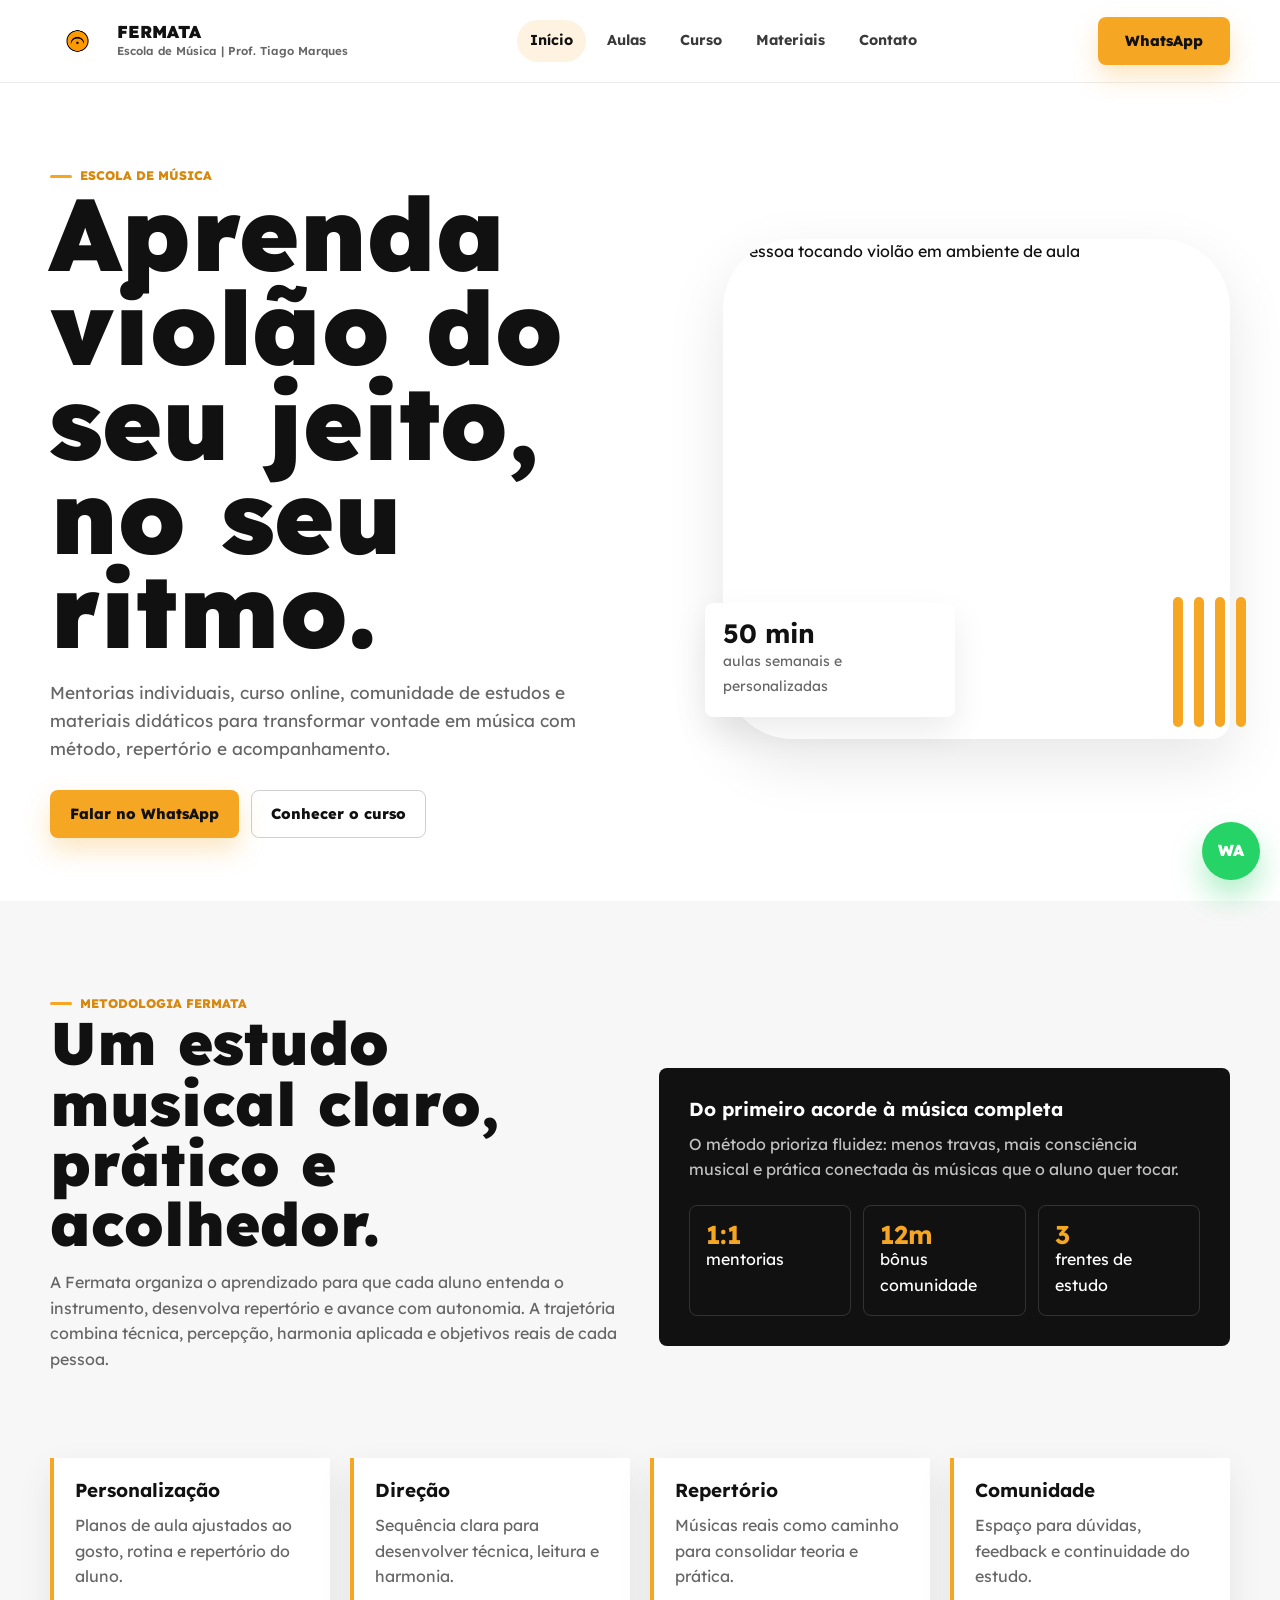
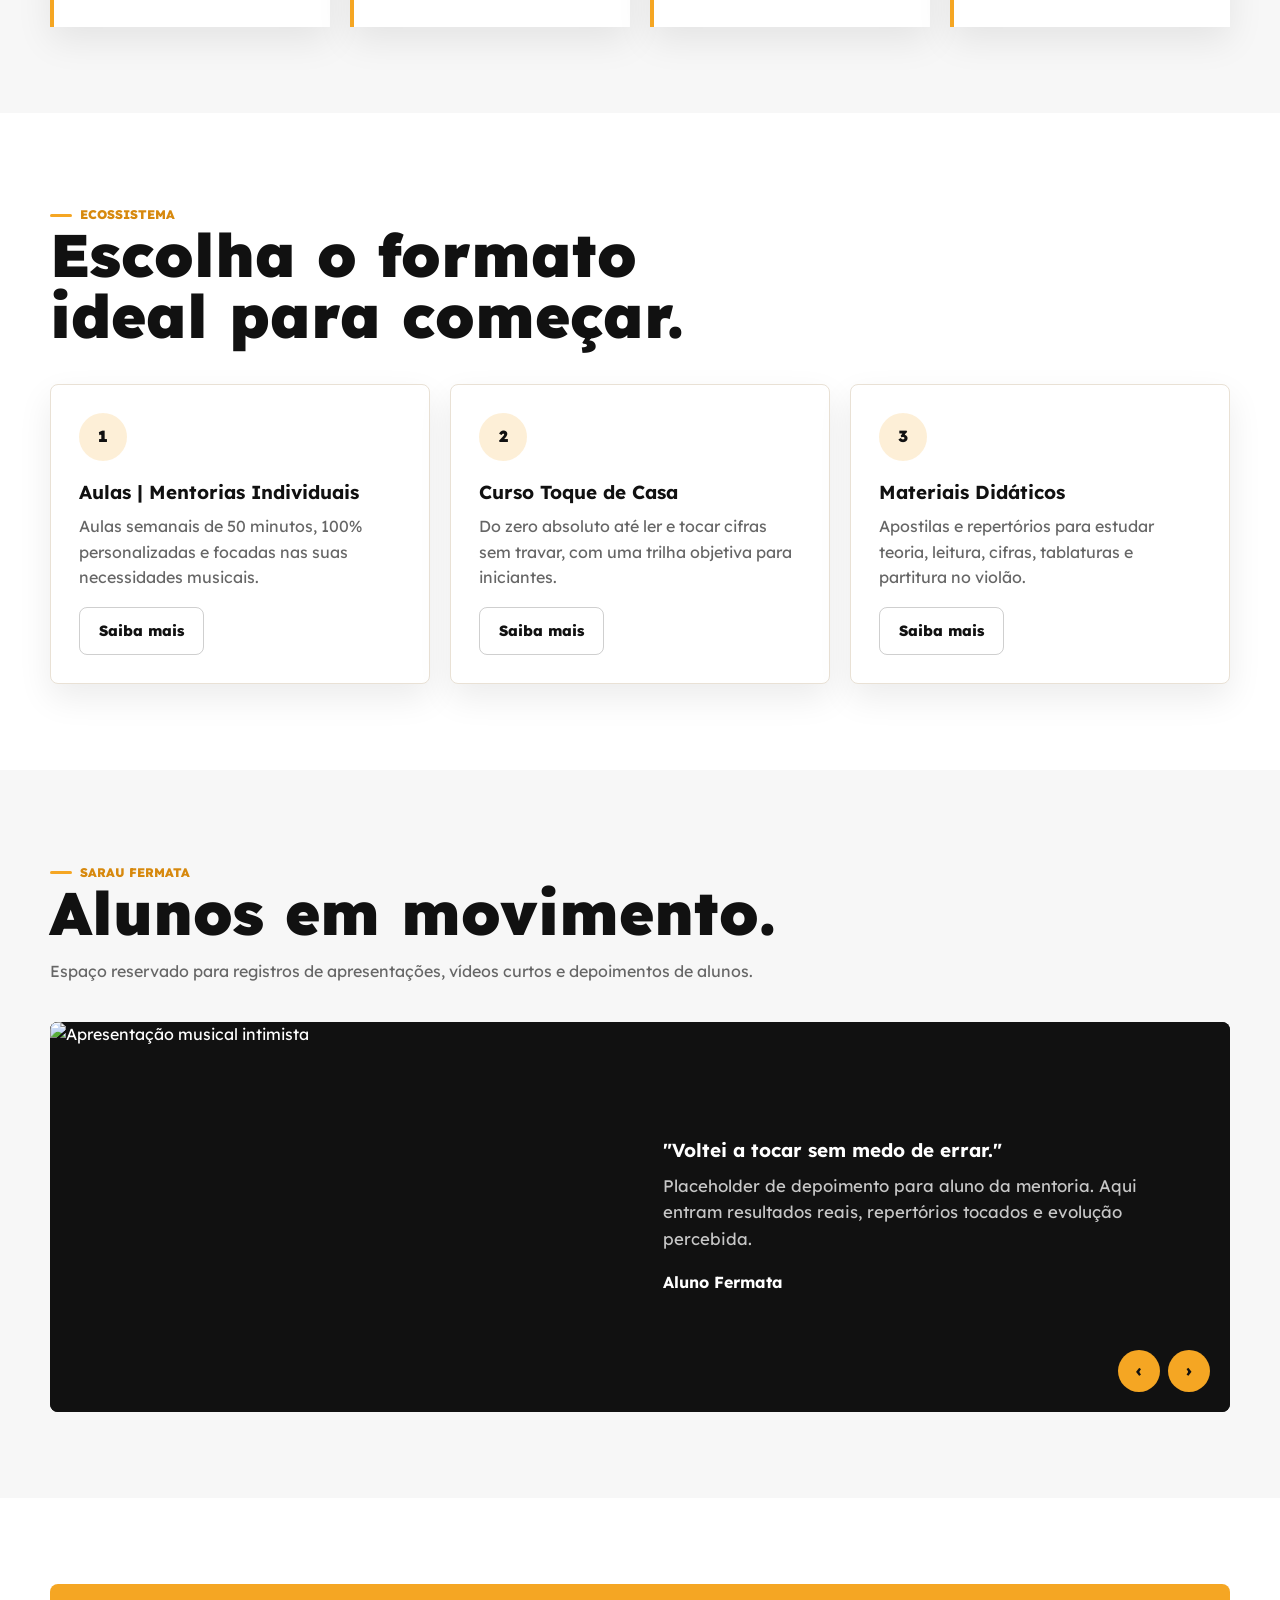
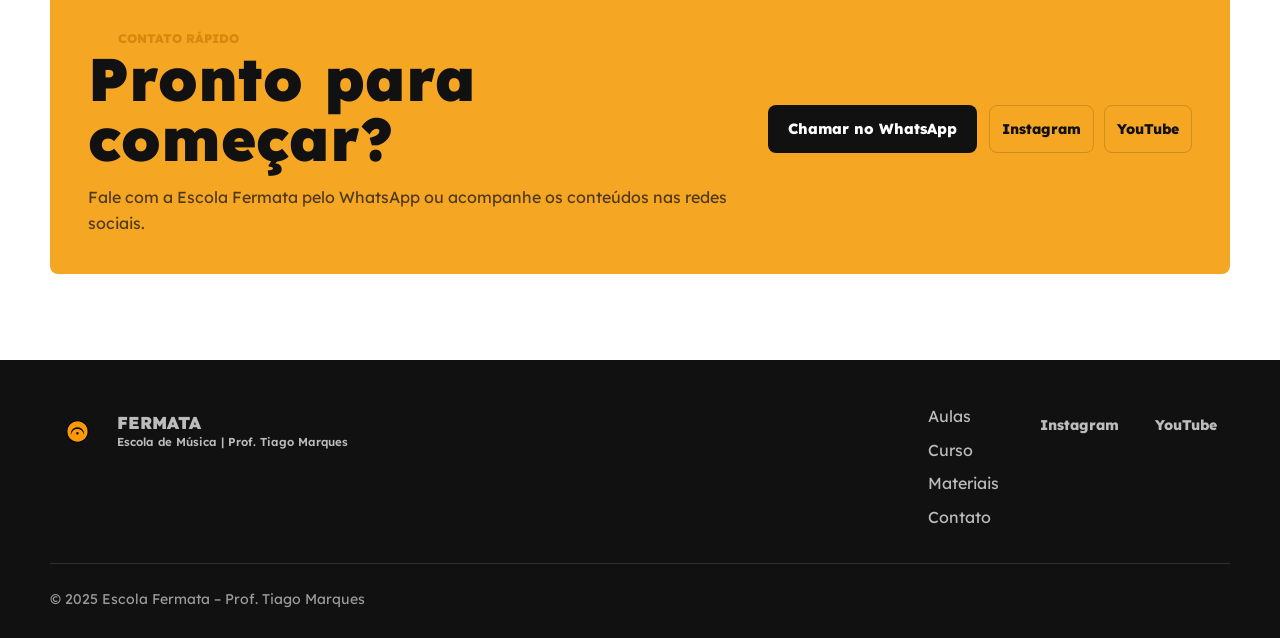
==== index.html @ 423ffde9 "v1.7" ====
<!doctype html>
<html lang="pt-BR">
  <head>
    <meta charset="utf-8">
    <meta name="viewport" content="width=device-width, initial-scale=1">
    <meta name="description" content="Escola Fermata: aulas de violão, curso online, comunidade e materiais didáticos com o Prof. Tiago Marques.">
    <!-- GOOGLE TAG MANAGER: inserir código aqui -->
    <!-- META PIXEL: inserir código aqui -->
    <title>Escola Fermata | Escola de Música</title>
    <link rel="preconnect" href="https://fonts.googleapis.com">
    <link rel="preconnect" href="https://fonts.gstatic.com" crossorigin>
    <link href="https://fonts.googleapis.com/css2?family=Lexend:wght@400;500;600;700;800;900&display=swap" rel="stylesheet">
    <link rel="stylesheet" href="assets/css/styles.css">
  </head>
  <body>
    <a class="skip-link" href="#conteudo">Pular para o conteúdo</a>
    <header class="site-header">
      <div class="container nav-shell">
        <a class="brand" href="index.html" aria-label="Escola Fermata, página inicial">
          <img src="assets/images/logo.png" alt="Logo" style="width: 55px; height: 55px; object-fit: contain;">
          <span class="brand-copy">
            <span class="brand-name">Fermata</span>
            <span class="brand-subtitle">Escola de Música | Prof. Tiago Marques</span>
          </span>
        </a>
        <nav class="site-nav" aria-label="Navegação principal">
          <a class="active" href="index.html">Início</a>
          <a href="aulas.html">Aulas</a>
          <a href="curso.html">Curso</a>
          <a href="materiais.html">Materiais</a>
          <a href="contato.html">Contato</a>
        </nav>
        <a class="btn btn-primary header-cta" href="#whatsapp-link">WhatsApp</a>
        <button class="nav-toggle" type="button" aria-label="Abrir menu" aria-expanded="false">
          <span></span><span></span><span></span>
        </button>
      </div>
    </header>

    <main id="conteudo">
      <section class="hero">
        <div class="container hero-grid">
          <div class="hero-copy reveal">
            <span class="eyebrow">Escola de música</span>
            <h1>Aprenda violão do seu jeito, no seu ritmo.</h1>
            <p>Mentorias individuais, curso online, comunidade de estudos e materiais didáticos para transformar vontade em música com método, repertório e acompanhamento.</p>
            <div class="hero-actions">
              <a class="btn btn-primary" href="#whatsapp-link">Falar no WhatsApp</a>
              <a class="btn btn-outline" href="curso.html">Conhecer o curso</a>
            </div>
          </div>
          <div class="hero-media reveal" aria-label="Aluno tocando violão em aula">
            <img class="hero-photo" src="https://images.unsplash.com/photo-1525201548942-d8732f6617a0?auto=format&fit=crop&w=1200&q=82" alt="Pessoa tocando violão em ambiente de aula">
            <div class="hero-badge">
              <strong>50 min</strong>
              <span>aulas semanais e personalizadas</span>
            </div>
            <div class="accent-lines" aria-hidden="true"><i></i><i></i><i></i><i></i></div>
          </div>
        </div>
      </section>

      <section class="section section-soft">
        <div class="container method-block">
          <div class="section-heading reveal">
            <span class="section-kicker">Metodologia Fermata</span>
            <h2>Um estudo musical claro, prático e acolhedor.</h2>
            <p>A Fermata organiza o aprendizado para que cada aluno entenda o instrumento, desenvolva repertório e avance com autonomia. A trajetória combina técnica, percepção, harmonia aplicada e objetivos reais de cada pessoa.</p>
          </div>
          <div class="method-note reveal">
            <h3>Do primeiro acorde à música completa</h3>
            <p>O método prioriza fluidez: menos travas, mais consciência musical e prática conectada às músicas que o aluno quer tocar.</p>
            <div class="stat-strip">
              <div class="stat"><strong>1:1</strong><span>mentorias</span></div>
              <div class="stat"><strong>12m</strong><span>bônus comunidade</span></div>
              <div class="stat"><strong>3</strong><span>frentes de estudo</span></div>
            </div>
          </div>
        </div>
        <div class="container feature-grid">
          <article class="feature reveal"><h3>Personalização</h3><p>Planos de aula ajustados ao gosto, rotina e repertório do aluno.</p></article>
          <article class="feature reveal"><h3>Direção</h3><p>Sequência clara para desenvolver técnica, leitura e harmonia.</p></article>
          <article class="feature reveal"><h3>Repertório</h3><p>Músicas reais como caminho para consolidar teoria e prática.</p></article>
          <article class="feature reveal"><h3>Comunidade</h3><p>Espaço para dúvidas, feedback e continuidade do estudo.</p></article>
        </div>
      </section>

      <section class="section">
        <div class="container">
          <div class="section-heading reveal">
            <span class="section-kicker">Ecossistema</span>
            <h2>Escolha o formato ideal para começar.</h2>
          </div>
          <div class="service-grid">
            <article class="card reveal">
              <span class="card-icon" aria-hidden="true">1</span>
              <h3>Aulas | Mentorias Individuais</h3>
              <p>Aulas semanais de 50 minutos, 100% personalizadas e focadas nas suas necessidades musicais.</p>
              <a class="btn btn-outline" href="aulas.html">Saiba mais</a>
            </article>
            <article class="card reveal">
              <span class="card-icon" aria-hidden="true">2</span>
              <h3>Curso Toque de Casa</h3>
              <p>Do zero absoluto até ler e tocar cifras sem travar, com uma trilha objetiva para iniciantes.</p>
              <a class="btn btn-outline" href="curso.html">Saiba mais</a>
            </article>
            <article class="card reveal">
              <span class="card-icon" aria-hidden="true">3</span>
              <h3>Materiais Didáticos</h3>
              <p>Apostilas e repertórios para estudar teoria, leitura, cifras, tablaturas e partitura no violão.</p>
              <a class="btn btn-outline" href="materiais.html">Saiba mais</a>
            </article>
          </div>
        </div>
      </section>

      <section class="section section-soft">
        <div class="container">
          <div class="section-heading reveal">
            <span class="section-kicker">Sarau Fermata</span>
            <h2>Alunos em movimento.</h2>
            <p>Espaço reservado para registros de apresentações, vídeos curtos e depoimentos de alunos.</p>
          </div>
          <div class="carousel reveal" data-carousel aria-label="Carrossel de depoimentos">
            <div class="carousel-track">
              <article class="carousel-slide">
                <img src="https://images.unsplash.com/photo-1514119412350-e174d90d280e?auto=format&fit=crop&w=1000&q=82" alt="Apresentação musical intimista">
                <div class="carousel-copy">
                  <h3>"Voltei a tocar sem medo de errar."</h3>
                  <p>Placeholder de depoimento para aluno da mentoria. Aqui entram resultados reais, repertórios tocados e evolução percebida.</p>
                  <strong>Aluno Fermata</strong>
                </div>
              </article>
              <article class="carousel-slide">
                <img src="https://images.unsplash.com/photo-1493225457124-a3eb161ffa5f?auto=format&fit=crop&w=1000&q=82" alt="Violão em apresentação ao vivo">
                <div class="carousel-copy">
                  <h3>"A teoria finalmente fez sentido."</h3>
                  <p>Placeholder para relato sobre campo harmônico, cifras e organização do estudo semanal.</p>
                  <strong>Aluna Fermata</strong>
                </div>
              </article>
              <article class="carousel-slide">
                <img src="https://images.unsplash.com/photo-1506157786151-b8491531f063?auto=format&fit=crop&w=1000&q=82" alt="Público em evento musical">
                <div class="carousel-copy">
                  <h3>"O sarau virou uma meta possível."</h3>
                  <p>Placeholder para registros do Sarau Fermata e experiências de apresentação dos alunos.</p>
                  <strong>Comunidade Fermata</strong>
                </div>
              </article>
            </div>
            <div class="carousel-controls">
              <button class="icon-btn" type="button" data-carousel-prev aria-label="Depoimento anterior">‹</button>
              <button class="icon-btn" type="button" data-carousel-next aria-label="Próximo depoimento">›</button>
            </div>
          </div>
        </div>
      </section>

      <section class="section">
        <div class="container quick-contact reveal">
          <div>
            <span class="section-kicker">Contato rápido</span>
            <h2>Pronto para começar?</h2>
            <p>Fale com a Escola Fermata pelo WhatsApp ou acompanhe os conteúdos nas redes sociais.</p>
          </div>
          <div class="cta-row">
            <a class="btn btn-dark" href="#whatsapp-link">Chamar no WhatsApp</a>
            <div class="social-links" aria-label="Redes sociais">
              <a href="#instagram-link">Instagram</a>
              <a href="#youtube-link">YouTube</a>
            </div>
          </div>
        </div>
      </section>
    </main>

    <footer class="site-footer">
      <div class="container footer-grid">
        <a class="brand" href="index.html" aria-label="Escola Fermata, página inicial">
          <img src="assets/images/logo.png" alt="Logo" style="width: 55px; height: 55px; object-fit: contain;">
          <span class="brand-copy">
            <span class="brand-name">Fermata</span>
            <span class="brand-subtitle">Escola de Música | Prof. Tiago Marques</span>
          </span>
        </a>
        <nav class="footer-links" aria-label="Links rápidos">
          <a href="aulas.html">Aulas</a>
          <a href="curso.html">Curso</a>
          <a href="materiais.html">Materiais</a>
          <a href="contato.html">Contato</a>
        </nav>
        <div class="social-links">
          <a href="#instagram-link">Instagram</a>
          <a href="#youtube-link">YouTube</a>
        </div>
      </div>
      <div class="container footer-bottom">© 2025 Escola Fermata – Prof. Tiago Marques</div>
    </footer>
    <a class="whatsapp-float" href="#whatsapp-link" aria-label="Abrir WhatsApp">WA</a>
    <script src="assets/js/main.js"></script>
  </body>
</html>
---- assets/css/styles.css ----
:root {
  --color-orange: #f5a623;
  --color-orange-dark: #d7890e;
  --color-black: #111111;
  --color-white: #ffffff;
  --color-cream: #fffaf0;
  --color-soft: #f7f7f7;
  --color-line: #e9e1d5;
  --color-muted: #666666;
  --color-whatsapp: #25d366;
  --font-body: "Lexend", Arial, sans-serif;
  --font-brand: "Glacial Indifference", "Lexend", Arial, sans-serif;
  --shadow-soft: 0 22px 60px rgba(17, 17, 17, 0.1);
  --shadow-card: 0 14px 34px rgba(17, 17, 17, 0.08);
  --radius: 8px;
  --max-width: 1180px;
  --header-height: 82px;
}

* {
  box-sizing: border-box;
}

html {
  scroll-behavior: smooth;
}

body {
  margin: 0;
  color: var(--color-black);
  background: var(--color-white);
  font-family: var(--font-body);
  font-size: 16px;
  line-height: 1.6;
}

img {
  display: block;
  max-width: 100%;
}

a {
  color: inherit;
  text-decoration: none;
}

button,
input,
textarea {
  font: inherit;
}

:focus-visible {
  outline: 3px solid rgba(245, 166, 35, 0.5);
  outline-offset: 3px;
}

.skip-link {
  position: fixed;
  top: 12px;
  left: 12px;
  z-index: 1000;
  transform: translateY(-160%);
  background: var(--color-black);
  color: var(--color-white);
  padding: 10px 14px;
  border-radius: var(--radius);
}

.skip-link:focus {
  transform: translateY(0);
}

.container {
  width: min(100% - 32px, var(--max-width));
  margin-inline: auto;
}

.section {
  padding: 86px 0;
}

.section-soft {
  background: var(--color-soft);
}

.section-heading {
  width: min(760px, 100%);
  margin-bottom: 38px;
}

.section-kicker,
.eyebrow {
  display: inline-flex;
  align-items: center;
  gap: 8px;
  color: var(--color-orange-dark);
  font-size: 0.78rem;
  font-weight: 800;
  letter-spacing: 0;
  text-transform: uppercase;
}

.section-kicker::before,
.eyebrow::before {
  content: "";
  width: 22px;
  height: 3px;
  border-radius: 999px;
  background: var(--color-orange);
}

h1,
h2,
h3,
p {
  margin-top: 0;
}

h1,
h2,
.brand-name {
  font-family: var(--font-brand);
}

h1 {
  margin-bottom: 22px;
  font-size: clamp(2.7rem, 8vw, 6.6rem);
  line-height: 0.92;
  font-weight: 900;
  letter-spacing: 0;
}

h2 {
  margin-bottom: 16px;
  font-size: clamp(2rem, 4.7vw, 4rem);
  line-height: 1;
  font-weight: 900;
  letter-spacing: 0;
}

h3 {
  margin-bottom: 10px;
  font-size: 1.18rem;
  line-height: 1.25;
}

p {
  color: var(--color-muted);
}

.site-header {
  position: sticky;
  top: 0;
  z-index: 90;
  min-height: var(--header-height);
  background: rgba(255, 255, 255, 0.92);
  border-bottom: 1px solid rgba(17, 17, 17, 0.08);
  backdrop-filter: blur(18px);
}

.nav-shell {
  display: flex;
  align-items: center;
  justify-content: space-between;
  gap: 18px;
  min-height: var(--header-height);
}

.brand {
  display: inline-flex;
  align-items: center;
  gap: 12px;
  min-width: 212px;
}

.brand-mark {
  display: grid;
  place-items: center;
  flex: 0 0 42px;
  width: 42px;
  height: 42px;
  border-radius: 50%;
  background: var(--color-orange);
  color: var(--color-black);
  font-size: 1.35rem;
  font-weight: 900;
  box-shadow: inset 0 0 0 3px rgba(17, 17, 17, 0.08);
}

.brand-copy {
  display: grid;
  gap: 1px;
}

.brand-name {
  font-size: 1.08rem;
  font-weight: 900;
  line-height: 1.1;
  text-transform: uppercase;
}

.brand-subtitle {
  color: var(--color-muted);
  font-size: 0.72rem;
  font-weight: 600;
}

.nav-toggle {
  display: none;
  width: 44px;
  height: 44px;
  border: 1px solid var(--color-line);
  border-radius: var(--radius);
  background: var(--color-white);
  color: var(--color-black);
  cursor: pointer;
}

.nav-toggle span {
  display: block;
  width: 20px;
  height: 2px;
  margin: 5px auto;
  background: currentColor;
  transition: transform 0.2s ease, opacity 0.2s ease;
}

.nav-toggle[aria-expanded="true"] span:nth-child(1) {
  transform: translateY(7px) rotate(45deg);
}

.nav-toggle[aria-expanded="true"] span:nth-child(2) {
  opacity: 0;
}

.nav-toggle[aria-expanded="true"] span:nth-child(3) {
  transform: translateY(-7px) rotate(-45deg);
}

.site-nav {
  display: flex;
  align-items: center;
  justify-content: center;
  gap: 8px;
}

.site-nav a {
  border-radius: 999px;
  padding: 9px 13px;
  color: #3a3a3a;
  font-size: 0.9rem;
  font-weight: 700;
}

.site-nav a:hover,
.site-nav a.active {
  background: rgba(245, 166, 35, 0.14);
  color: var(--color-black);
}

.header-cta {
  min-width: 132px;
}

.btn {
  display: inline-flex;
  align-items: center;
  justify-content: center;
  gap: 9px;
  min-height: 48px;
  border: 1px solid transparent;
  border-radius: var(--radius);
  padding: 13px 19px;
  font-size: 0.92rem;
  font-weight: 800;
  line-height: 1.1;
  text-align: center;
  cursor: pointer;
  transition: transform 0.2s ease, box-shadow 0.2s ease, background 0.2s ease;
}

.btn:hover {
  transform: translateY(-2px);
}

.btn-primary {
  background: var(--color-orange);
  color: var(--color-black);
  box-shadow: 0 12px 26px rgba(245, 166, 35, 0.28);
}

.btn-primary:hover {
  background: #ffb43a;
}

.btn-dark {
  background: var(--color-black);
  color: var(--color-white);
}

.btn-outline {
  background: transparent;
  border-color: rgba(17, 17, 17, 0.2);
}

.btn-outline:hover {
  border-color: var(--color-orange);
  box-shadow: 0 10px 24px rgba(17, 17, 17, 0.08);
}

.hero {
  min-height: calc(100vh - var(--header-height));
  padding: 58px 0 44px;
  display: grid;
  align-items: center;
  overflow: hidden;
}

.hero-grid,
.split-grid {
  display: grid;
  grid-template-columns: minmax(0, 1fr) minmax(320px, 0.85fr);
  align-items: center;
  gap: clamp(32px, 6vw, 76px);
}

.hero-copy {
  max-width: 680px;
}

.hero-copy p {
  max-width: 560px;
  margin-bottom: 28px;
  font-size: 1.08rem;
}

.hero-actions,
.cta-row {
  display: flex;
  flex-wrap: wrap;
  gap: 12px;
}

.hero-media {
  position: relative;
  min-height: 520px;
}

.hero-photo,
.page-photo {
  width: 100%;
  height: 100%;
  min-height: 500px;
  object-fit: cover;
  border-radius: 70px 70px 18px 70px;
  box-shadow: var(--shadow-soft);
}

.hero-badge {
  position: absolute;
  left: -18px;
  bottom: 42px;
  width: min(250px, 72%);
  padding: 18px;
  border-radius: var(--radius);
  background: var(--color-white);
  box-shadow: var(--shadow-card);
}

.hero-badge strong {
  display: block;
  color: var(--color-black);
  font-size: 1.65rem;
  line-height: 1;
}

.hero-badge span {
  color: var(--color-muted);
  font-size: 0.88rem;
}

.accent-lines {
  position: absolute;
  right: -16px;
  bottom: 32px;
  display: grid;
  grid-template-columns: repeat(4, 10px);
  gap: 11px;
}

.accent-lines i {
  display: block;
  width: 10px;
  height: 130px;
  border-radius: 999px;
  background: var(--color-orange);
}

.page-hero {
  padding: 72px 0 46px;
  background: linear-gradient(90deg, var(--color-white), var(--color-cream));
}

.page-hero .container {
  display: grid;
  grid-template-columns: minmax(0, 0.95fr) minmax(280px, 0.62fr);
  align-items: center;
  gap: 42px;
}

.page-hero p {
  max-width: 640px;
  font-size: 1.06rem;
}

.page-photo {
  min-height: 320px;
  max-height: 380px;
  border-radius: 42px 42px 8px 42px;
}

.feature-grid,
.service-grid,
.testimonial-grid,
.product-grid,
.module-grid,
.contact-grid,
.media-grid {
  display: grid;
  gap: 20px;
}

.feature-grid {
  grid-template-columns: repeat(4, minmax(0, 1fr));
  margin-top: 32px;
}

.feature {
  padding: 21px;
  border-left: 4px solid var(--color-orange);
  background: var(--color-white);
  box-shadow: var(--shadow-card);
}

.service-grid {
  grid-template-columns: repeat(3, minmax(0, 1fr));
}

.card,
.product-card,
.teacher-card,
.price-panel,
.contact-card,
.testimonial-card,
.media-card {
  border: 1px solid var(--color-line);
  border-radius: var(--radius);
  background: var(--color-white);
  box-shadow: var(--shadow-card);
}

.card {
  display: grid;
  align-content: start;
  min-height: 100%;
  padding: 28px;
}

.card-icon,
.module-icon,
.contact-icon {
  display: grid;
  place-items: center;
  width: 48px;
  height: 48px;
  margin-bottom: 20px;
  border-radius: 50%;
  background: rgba(245, 166, 35, 0.18);
  color: var(--color-black);
  font-weight: 900;
}

.card .btn {
  margin-top: auto;
  width: fit-content;
}

.method-block {
  display: grid;
  grid-template-columns: 1fr 1fr;
  gap: 38px;
  align-items: center;
}

.method-note {
  padding: 30px;
  border-radius: var(--radius);
  background: var(--color-black);
  color: var(--color-white);
}

.method-note p {
  color: rgba(255, 255, 255, 0.74);
}

.stat-strip {
  display: grid;
  grid-template-columns: repeat(3, minmax(0, 1fr));
  gap: 12px;
  margin-top: 22px;
}

.stat {
  padding: 16px;
  border: 1px solid rgba(255, 255, 255, 0.14);
  border-radius: var(--radius);
}

.stat strong {
  display: block;
  color: var(--color-orange);
  font-size: 1.6rem;
  line-height: 1;
}

.carousel {
  position: relative;
  overflow: hidden;
  border-radius: var(--radius);
  background: var(--color-black);
}

.carousel-track {
  display: flex;
  transition: transform 0.35s ease;
}

.carousel-slide {
  display: grid;
  grid-template-columns: 0.9fr 1fr;
  gap: 0;
  min-width: 100%;
  background: var(--color-black);
  color: var(--color-white);
}

.carousel-slide img {
  width: 100%;
  height: 390px;
  object-fit: cover;
}

.carousel-copy {
  display: grid;
  align-content: center;
  padding: clamp(26px, 5vw, 54px);
}

.carousel-copy p {
  color: rgba(255, 255, 255, 0.76);
  font-size: 1.05rem;
}

.carousel-controls {
  position: absolute;
  right: 20px;
  bottom: 20px;
  display: flex;
  gap: 8px;
}

.icon-btn {
  display: grid;
  place-items: center;
  width: 42px;
  height: 42px;
  border: 0;
  border-radius: 50%;
  background: var(--color-orange);
  color: var(--color-black);
  font-weight: 900;
  cursor: pointer;
}

.quick-contact {
  display: grid;
  grid-template-columns: 1fr auto;
  gap: 24px;
  align-items: center;
  padding: 38px;
  border-radius: var(--radius);
  background: var(--color-orange);
}

.quick-contact p {
  color: rgba(17, 17, 17, 0.72);
  margin-bottom: 0;
}

.social-links {
  display: flex;
  flex-wrap: wrap;
  gap: 10px;
}

.social-links a {
  display: inline-flex;
  align-items: center;
  justify-content: center;
  min-height: 42px;
  border: 1px solid rgba(17, 17, 17, 0.16);
  border-radius: var(--radius);
  padding: 9px 12px;
  font-size: 0.88rem;
  font-weight: 800;
}

.scarcity-banner {
  display: grid;
  grid-template-columns: 1fr auto;
  gap: 18px;
  align-items: center;
  margin-top: 30px;
  padding: 24px;
  border-radius: var(--radius);
  background: #1c1710;
  color: var(--color-white);
  box-shadow: var(--shadow-card);
}

.scarcity-banner p {
  color: rgba(255, 255, 255, 0.76);
  margin-bottom: 0;
}

.teacher-card {
  display: grid;
  grid-template-columns: 320px 1fr;
  overflow: hidden;
}

.teacher-card img {
  width: 100%;
  height: 100%;
  min-height: 360px;
  object-fit: cover;
}

.teacher-copy {
  padding: clamp(26px, 5vw, 46px);
}

.media-grid {
  grid-template-columns: repeat(3, minmax(0, 1fr));
}

.media-card {
  overflow: hidden;
}

.video-placeholder {
  display: grid;
  place-items: center;
  aspect-ratio: 16 / 10;
  background:
    linear-gradient(rgba(17, 17, 17, 0.18), rgba(17, 17, 17, 0.18)),
    url("https://images.unsplash.com/photo-1510915361894-db8b60106cb1?auto=format&fit=crop&w=900&q=80") center/cover;
  color: var(--color-white);
}

.play-dot {
  display: grid;
  place-items: center;
  width: 58px;
  height: 58px;
  border-radius: 50%;
  background: var(--color-orange);
  color: var(--color-black);
  font-weight: 900;
}

.media-card h3,
.media-card p {
  padding-inline: 20px;
}

.media-card h3 {
  padding-top: 20px;
}

.media-card p {
  padding-bottom: 18px;
}

.testimonial-grid {
  grid-template-columns: repeat(3, minmax(0, 1fr));
}

.testimonial-card {
  padding: 24px;
}

.testimonial-card p {
  color: #444444;
}

.testimonial-card strong {
  display: block;
  margin-top: 18px;
}

.product-grid {
  grid-template-columns: repeat(3, minmax(0, 1fr));
}

.product-card {
  display: grid;
  overflow: hidden;
}

.product-cover {
  display: grid;
  place-items: center;
  min-height: 260px;
  padding: 28px;
  background:
    linear-gradient(135deg, rgba(245, 166, 35, 0.94), rgba(17, 17, 17, 0.94)),
    url("https://images.unsplash.com/photo-1519682337058-a94d519337bc?auto=format&fit=crop&w=900&q=80") center/cover;
}

.cover-book {
  display: grid;
  place-items: center;
  width: min(180px, 76%);
  min-height: 214px;
  padding: 22px;
  border-radius: 4px;
  background: var(--color-white);
  color: var(--color-black);
  box-shadow: 14px 16px 0 rgba(17, 17, 17, 0.25);
  text-align: center;
  font-weight: 900;
}

.product-copy {
  display: grid;
  align-content: start;
  padding: 24px;
}

.price {
  display: flex;
  align-items: baseline;
  gap: 10px;
  margin: 12px 0 20px;
}

.price del {
  color: #888888;
}

.price strong {
  color: var(--color-black);
  font-size: 1.8rem;
  line-height: 1;
}

.product-copy .btn {
  margin-top: auto;
}

.course-layout {
  display: grid;
  grid-template-columns: 1fr 360px;
  gap: 24px;
  align-items: start;
}

.module-grid {
  grid-template-columns: repeat(2, minmax(0, 1fr));
}

.module {
  padding: 22px;
  border: 1px solid var(--color-line);
  border-radius: var(--radius);
  background: var(--color-white);
}

.price-panel {
  position: sticky;
  top: calc(var(--header-height) + 18px);
  padding: 26px;
}

.bonus-box {
  margin-top: 24px;
  padding: 18px;
  border: 1px solid rgba(245, 166, 35, 0.52);
  border-radius: var(--radius);
  background: var(--color-cream);
}

.contact-grid {
  grid-template-columns: repeat(4, minmax(0, 1fr));
}

.contact-card {
  padding: 24px;
}

.contact-card p {
  margin-bottom: 18px;
}

.site-footer {
  padding: 44px 0 28px;
  background: var(--color-black);
  color: var(--color-white);
}

.footer-grid {
  display: grid;
  grid-template-columns: 1fr auto auto;
  gap: 28px;
  align-items: start;
}

.site-footer .brand-subtitle,
.site-footer p,
.site-footer a {
  color: rgba(255, 255, 255, 0.72);
}

.footer-links {
  display: grid;
  gap: 8px;
}

.footer-links a:hover {
  color: var(--color-orange);
}

.footer-bottom {
  margin-top: 32px;
  padding-top: 24px;
  border-top: 1px solid rgba(255, 255, 255, 0.12);
  color: rgba(255, 255, 255, 0.58);
  font-size: 0.88rem;
}

.whatsapp-float {
  position: fixed;
  right: 20px;
  bottom: 20px;
  z-index: 80;
  display: grid;
  place-items: center;
  width: 58px;
  height: 58px;
  border-radius: 50%;
  background: var(--color-whatsapp);
  color: var(--color-white);
  font-weight: 900;
  box-shadow: 0 16px 30px rgba(37, 211, 102, 0.36);
}

.reveal {
  opacity: 0;
  transform: translateY(18px);
  transition: opacity 0.55s ease, transform 0.55s ease;
}

.reveal.is-visible {
  opacity: 1;
  transform: translateY(0);
}

@media (max-width: 980px) {
  .header-cta {
    display: none;
  }

  .nav-toggle {
    display: block;
  }

  .site-nav {
    position: absolute;
    top: var(--header-height);
    right: 16px;
    left: 16px;
    display: none;
    flex-direction: column;
    align-items: stretch;
    padding: 14px;
    border: 1px solid var(--color-line);
    border-radius: var(--radius);
    background: var(--color-white);
    box-shadow: var(--shadow-card);
  }

  .site-nav.is-open {
    display: flex;
  }

  .site-nav a {
    padding: 12px;
  }

  .hero-grid,
  .split-grid,
  .page-hero .container,
  .method-block,
  .teacher-card,
  .course-layout,
  .footer-grid {
    grid-template-columns: 1fr;
  }

  .hero {
    min-height: auto;
  }

  .hero-media {
    min-height: 420px;
  }

  .hero-photo {
    min-height: 420px;
  }

  .feature-grid,
  .service-grid,
  .testimonial-grid,
  .product-grid,
  .media-grid,
  .contact-grid {
    grid-template-columns: repeat(2, minmax(0, 1fr));
  }

  .carousel-slide {
    grid-template-columns: 1fr;
  }

  .quick-contact,
  .scarcity-banner {
    grid-template-columns: 1fr;
  }

  .price-panel {
    position: static;
  }
}

@media (max-width: 640px) {
  :root {
    --header-height: 74px;
  }

  .container {
    width: min(100% - 24px, var(--max-width));
  }

  .section {
    padding: 62px 0;
  }

  .brand {
    min-width: 0;
  }

  .brand-logo-img {
  width: 25px !important;      
  height: 25px !important;      
  object-fit: contain !important; 
  border-radius: 50% !important; 
  }

  .brand-name {
    font-size: 0.94rem;
  }

  .brand-subtitle {
    font-size: 0.66rem;
  }

  .hero-actions,
  .cta-row,
  .quick-contact .social-links {
    flex-direction: column;
    align-items: stretch;
  }

  .hero-media,
  .hero-photo,
  .page-photo {
    min-height: 330px;
  }

  .hero-photo,
  .page-photo {
    border-radius: 34px 34px 8px 34px;
  }

  .hero-badge {
    left: 12px;
    bottom: 18px;
  }

  .accent-lines {
    display: none;
  }

  .feature-grid,
  .service-grid,
  .testimonial-grid,
  .product-grid,
  .module-grid,
  .media-grid,
  .contact-grid,
  .stat-strip {
    grid-template-columns: 1fr;
  }

  .carousel-slide img {
    height: 260px;
  }

  .carousel-controls {
    position: static;
    justify-content: flex-end;
    padding: 0 18px 18px;
  }

  .quick-contact,
  .scarcity-banner {
    padding: 24px;
  }

  .whatsapp-float {
    right: 14px;
    bottom: 14px;
    width: 52px;
    height: 52px;
  }
}
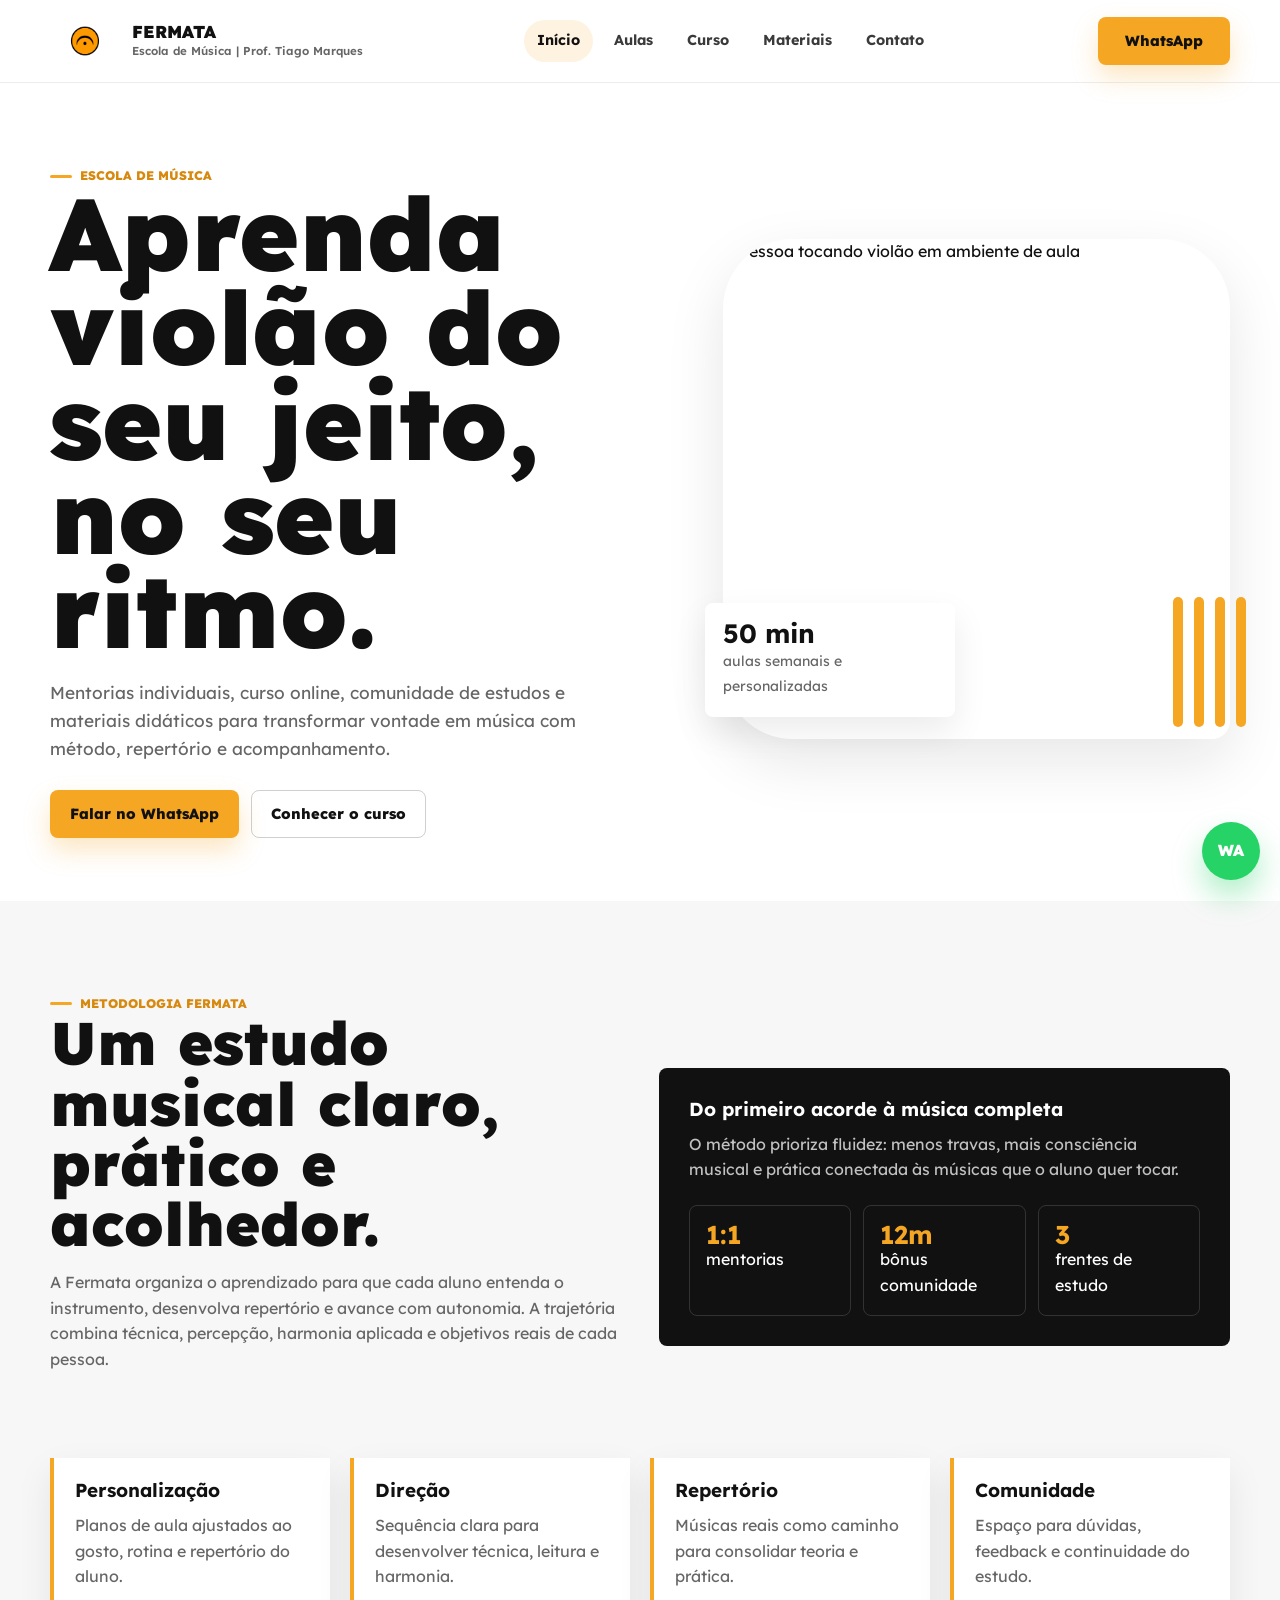
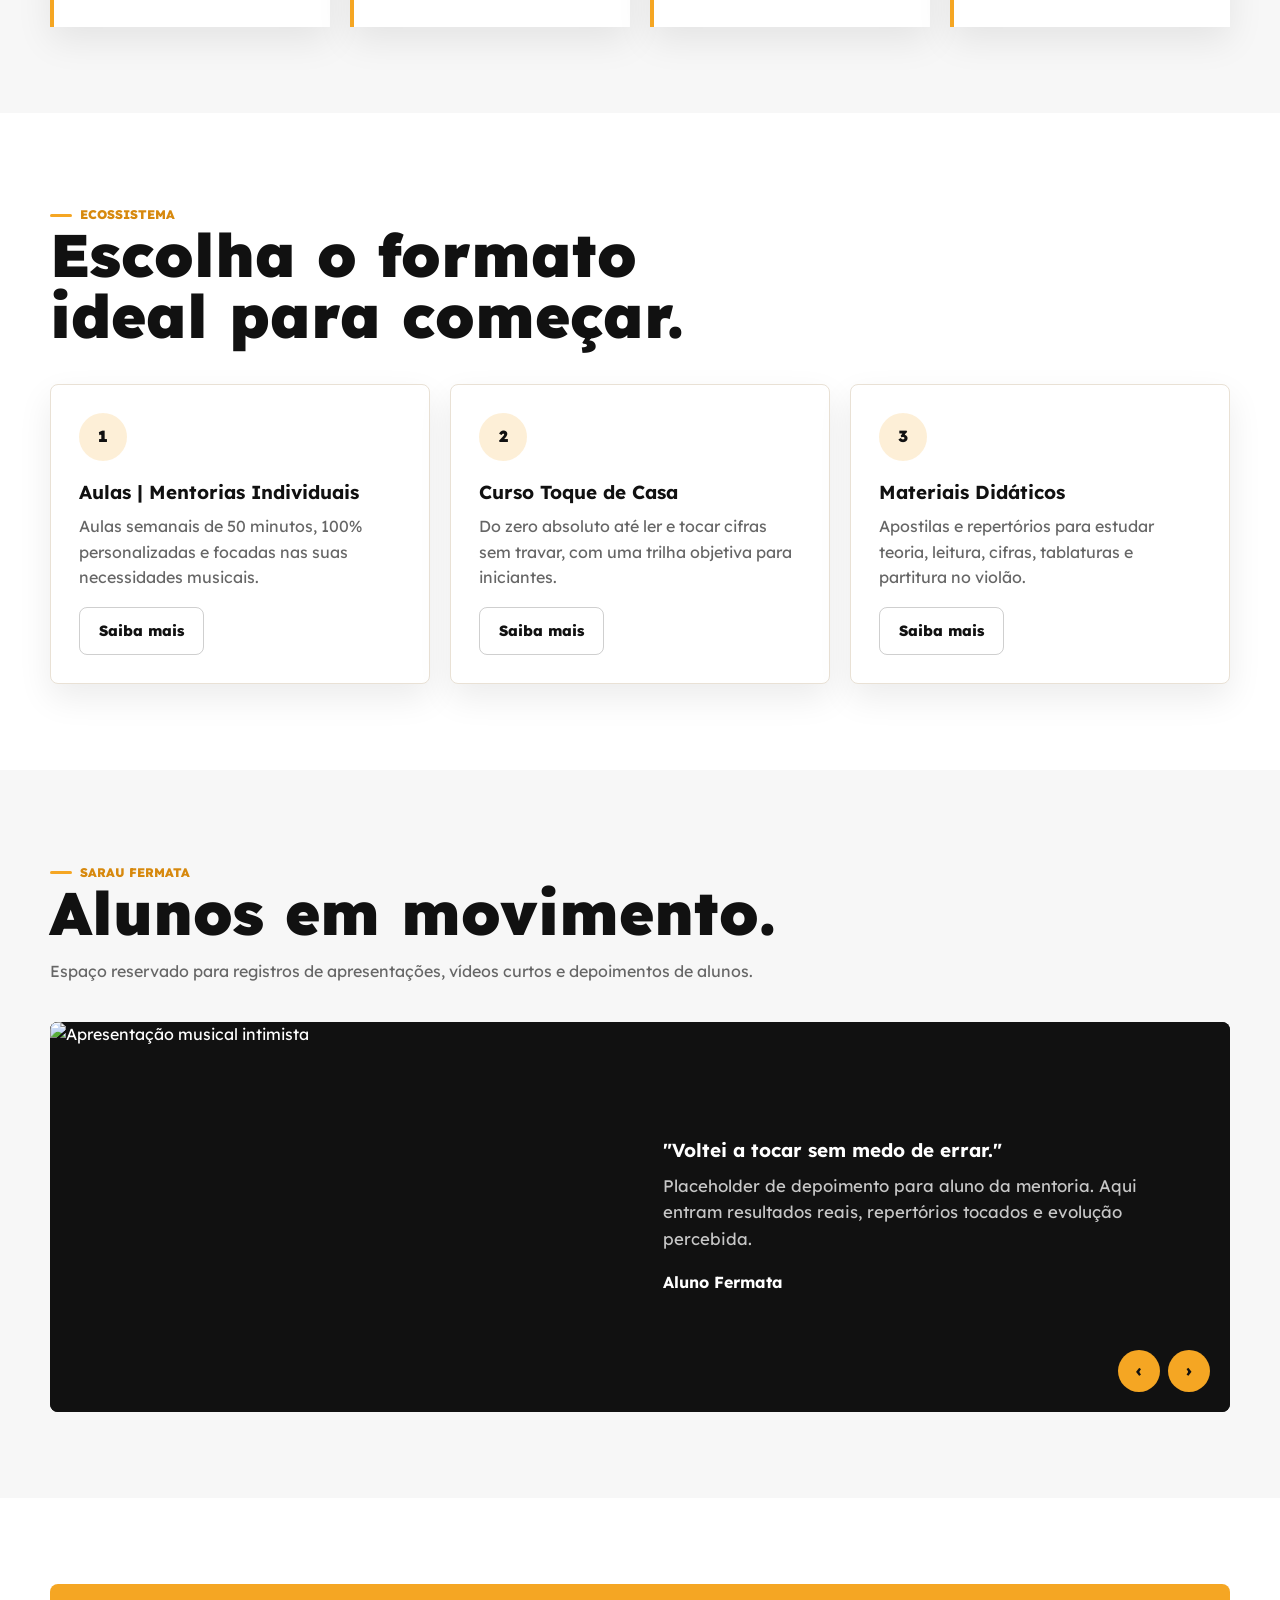
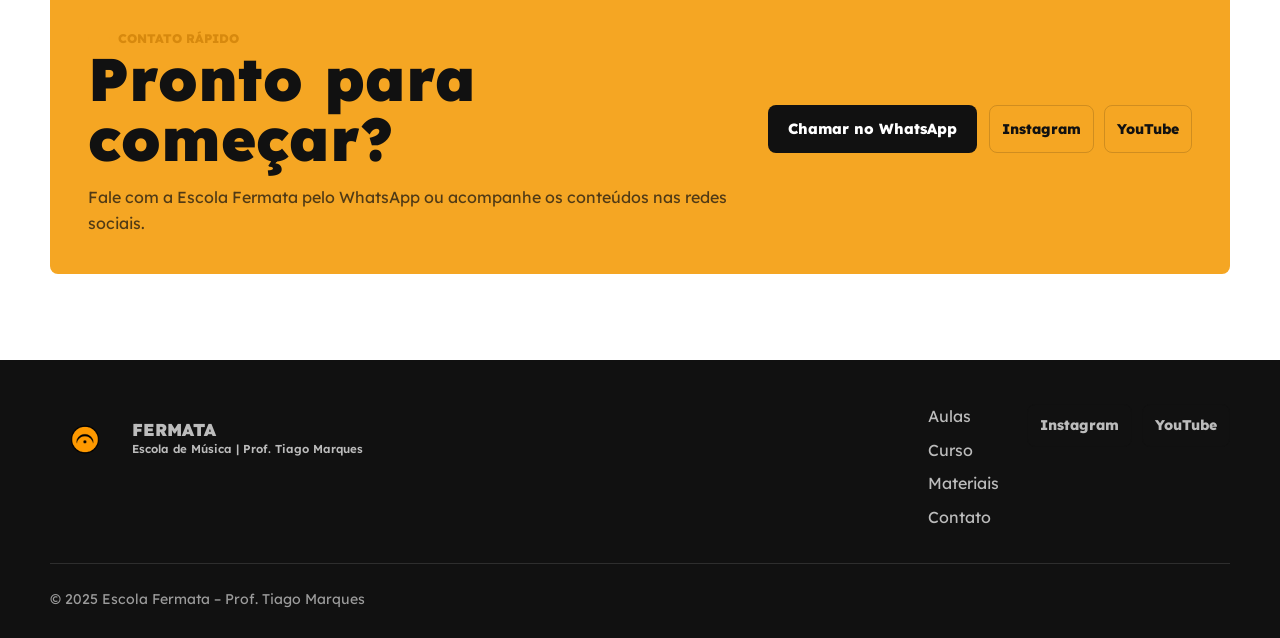
==== commit c66b2f61: "v1.8" ====
--- a/index.html
+++ b/index.html
@@ -17,7 +17,7 @@
     <header class="site-header">
       <div class="container nav-shell">
         <a class="brand" href="index.html" aria-label="Escola Fermata, página inicial">
-          <img src="assets/images/logo.png" alt="Logo" style="width: 55px; height: 55px; object-fit: contain;">
+          <img src="assets/images/logo.png" alt="Logo" style="width: 70px; height: 70px; object-fit: contain;">
           <span class="brand-copy">
             <span class="brand-name">Fermata</span>
             <span class="brand-subtitle">Escola de Música | Prof. Tiago Marques</span>
@@ -177,7 +177,7 @@
     <footer class="site-footer">
       <div class="container footer-grid">
         <a class="brand" href="index.html" aria-label="Escola Fermata, página inicial">
-          <img src="assets/images/logo.png" alt="Logo" style="width: 55px; height: 55px; object-fit: contain;">
+          <img src="assets/images/logo.png" alt="Logo" style="width: 70px; height: 70px; object-fit: contain;">
           <span class="brand-copy">
             <span class="brand-name">Fermata</span>
             <span class="brand-subtitle">Escola de Música | Prof. Tiago Marques</span>
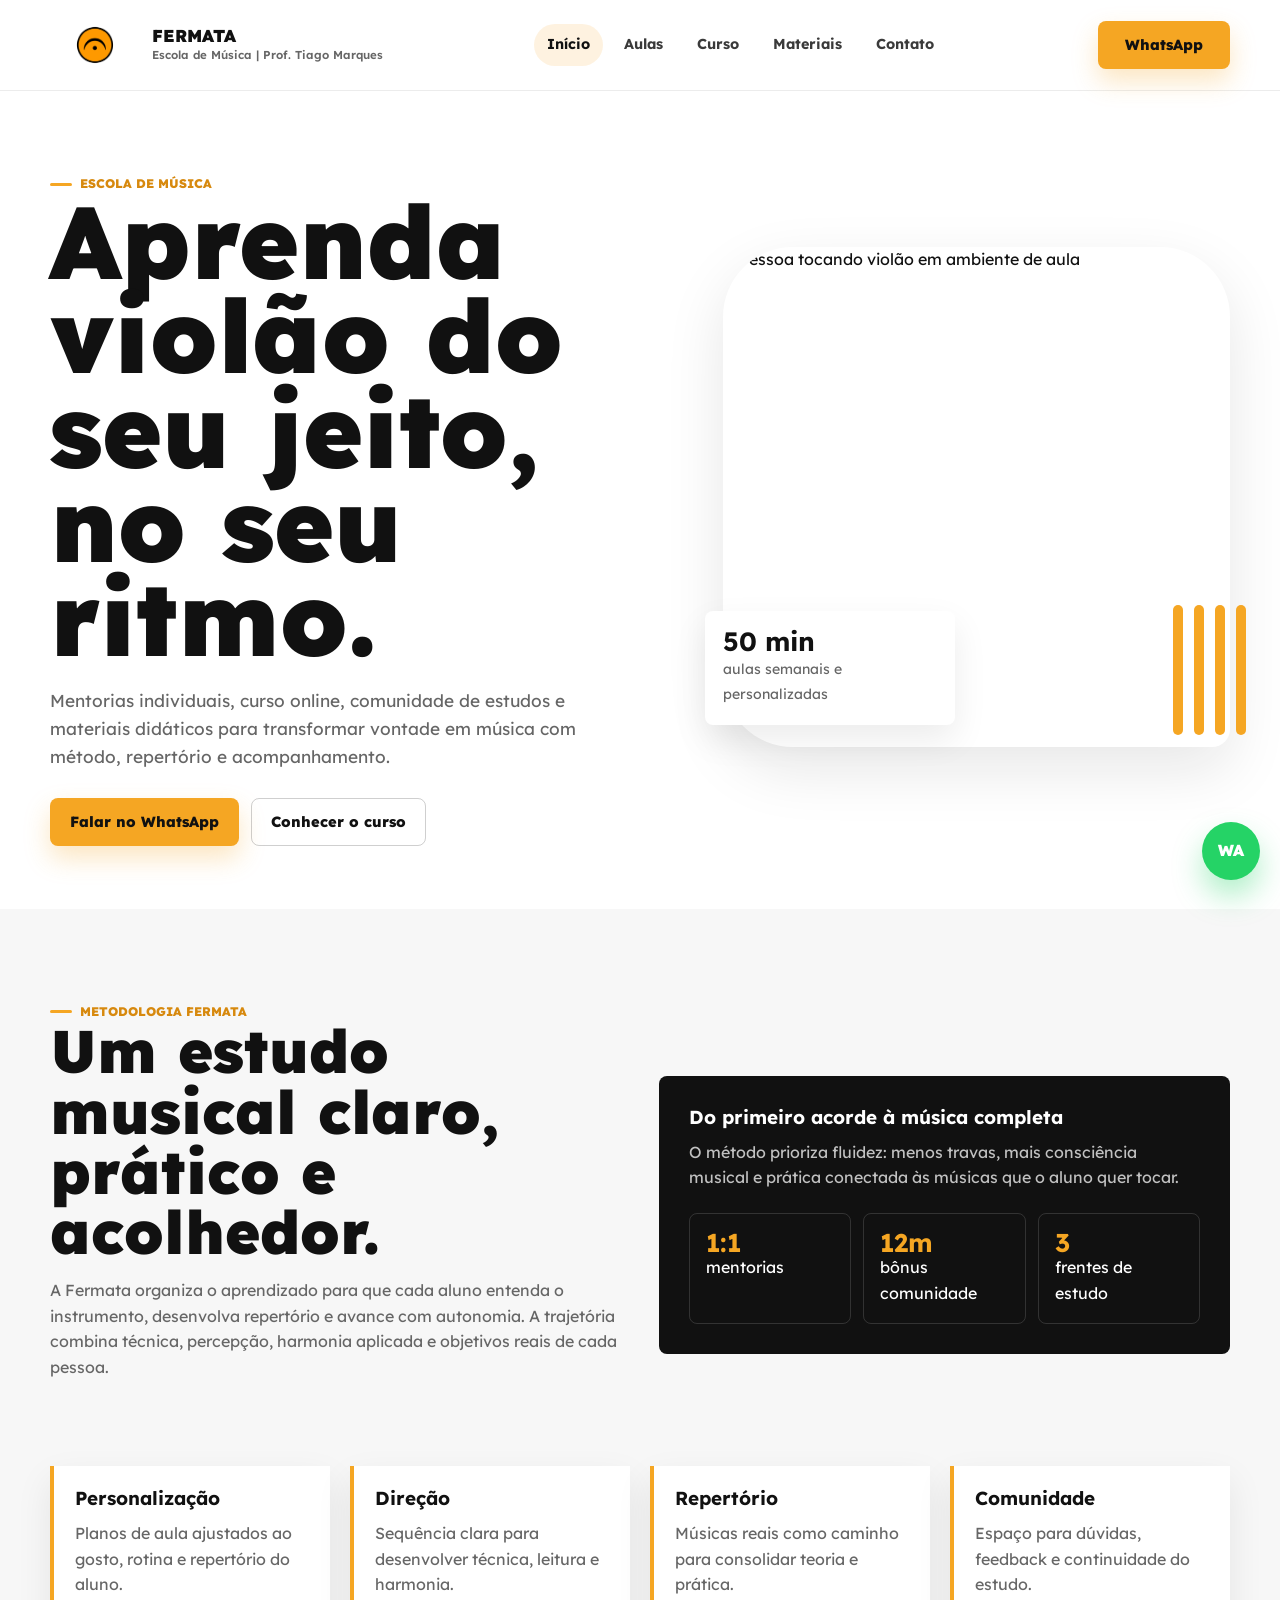
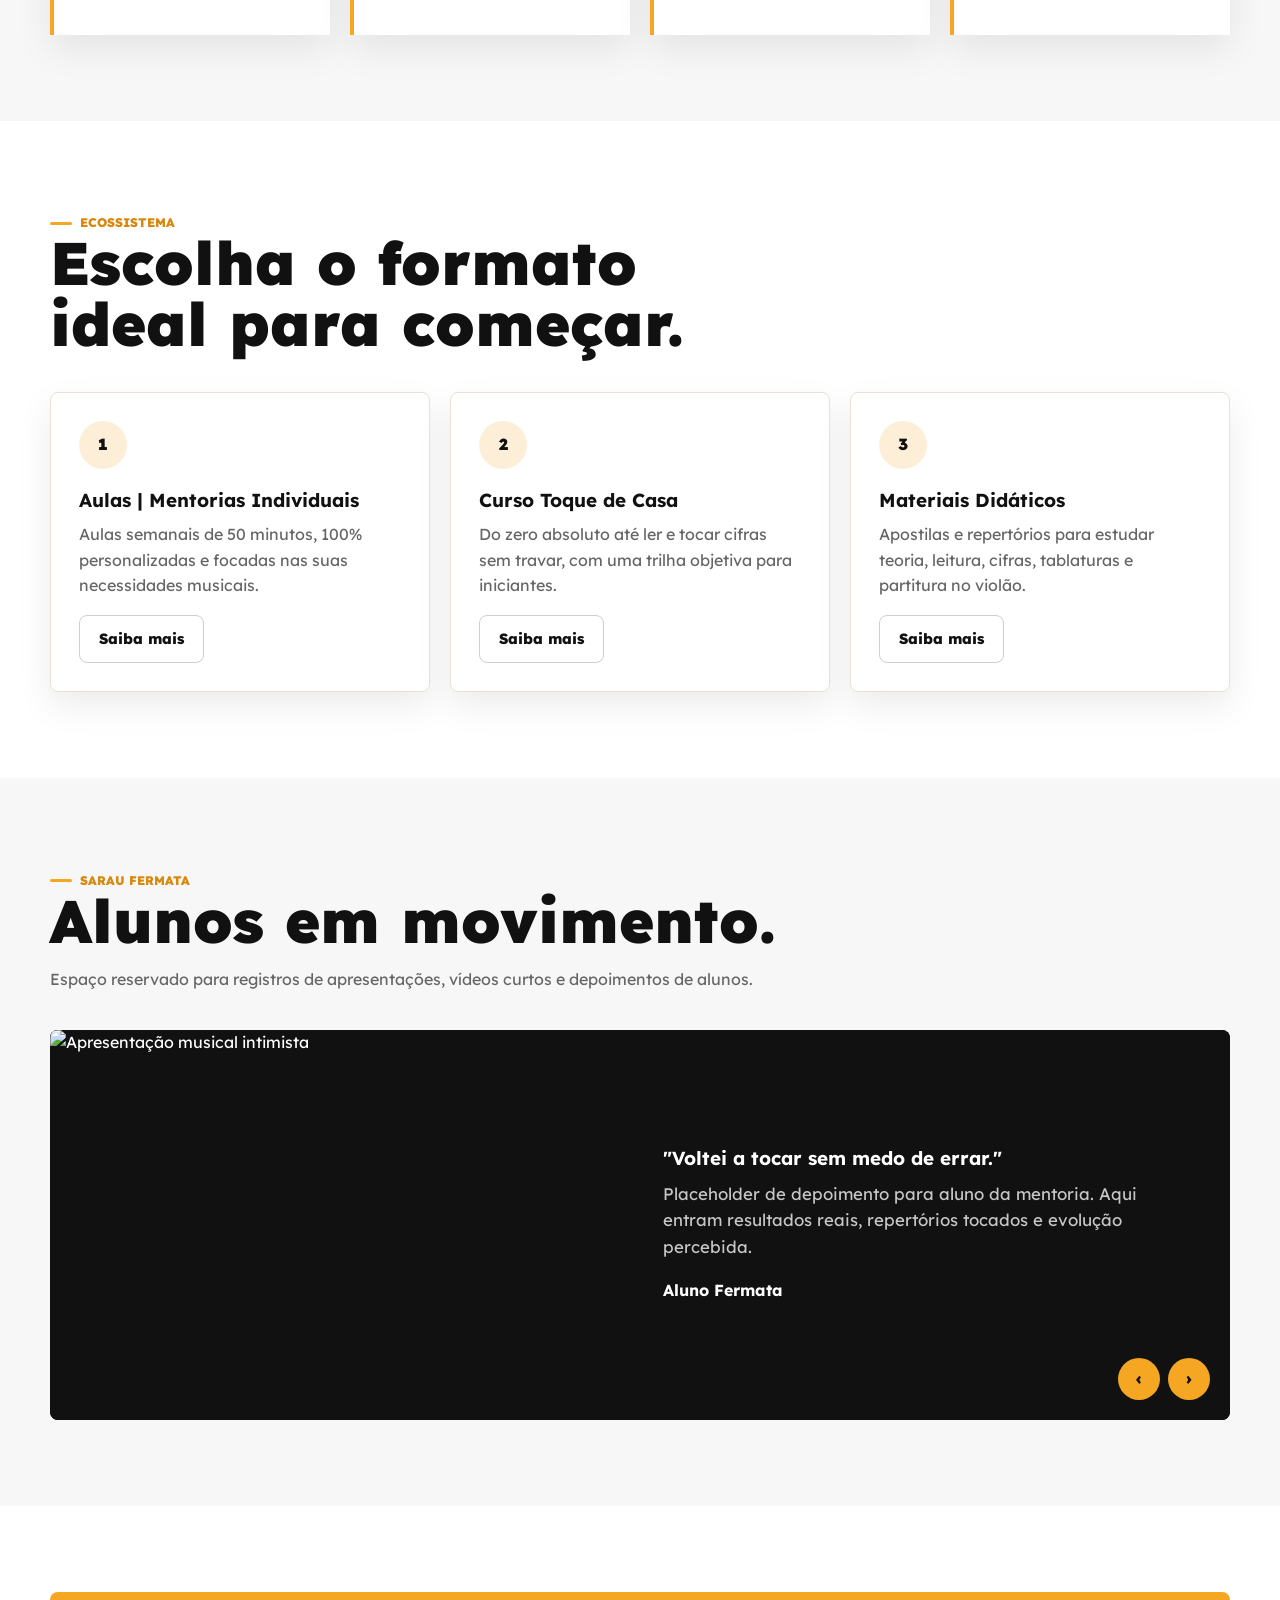
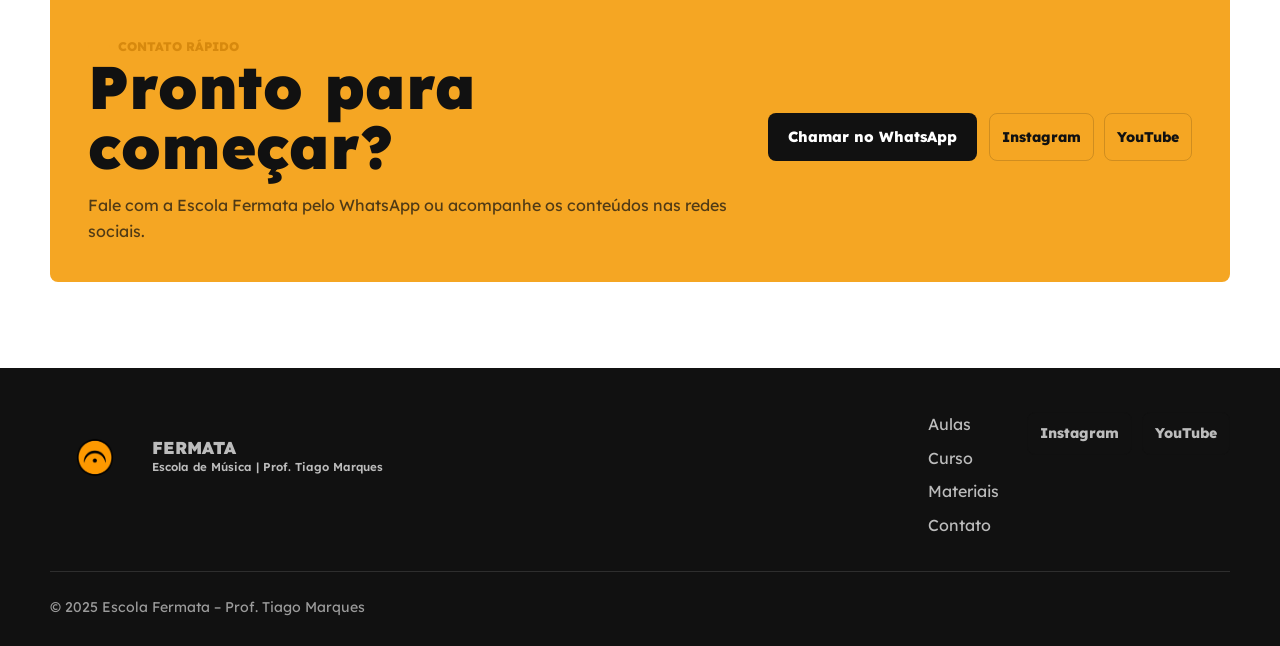
==== commit 0df947df: "v1.9" ====
--- a/index.html
+++ b/index.html
@@ -17,7 +17,7 @@
     <header class="site-header">
       <div class="container nav-shell">
         <a class="brand" href="index.html" aria-label="Escola Fermata, página inicial">
-          <img src="assets/images/logo.png" alt="Logo" style="width: 70px; height: 70px; object-fit: contain;">
+          <img src="assets/images/logo.png" alt="Logo" style="width: 90px; height: 90px; object-fit: contain;">
           <span class="brand-copy">
             <span class="brand-name">Fermata</span>
             <span class="brand-subtitle">Escola de Música | Prof. Tiago Marques</span>
@@ -177,7 +177,7 @@
     <footer class="site-footer">
       <div class="container footer-grid">
         <a class="brand" href="index.html" aria-label="Escola Fermata, página inicial">
-          <img src="assets/images/logo.png" alt="Logo" style="width: 70px; height: 70px; object-fit: contain;">
+          <img src="assets/images/logo.png" alt="Logo" style="width: 90px; height: 90px; object-fit: contain;">
           <span class="brand-copy">
             <span class="brand-name">Fermata</span>
             <span class="brand-subtitle">Escola de Música | Prof. Tiago Marques</span>
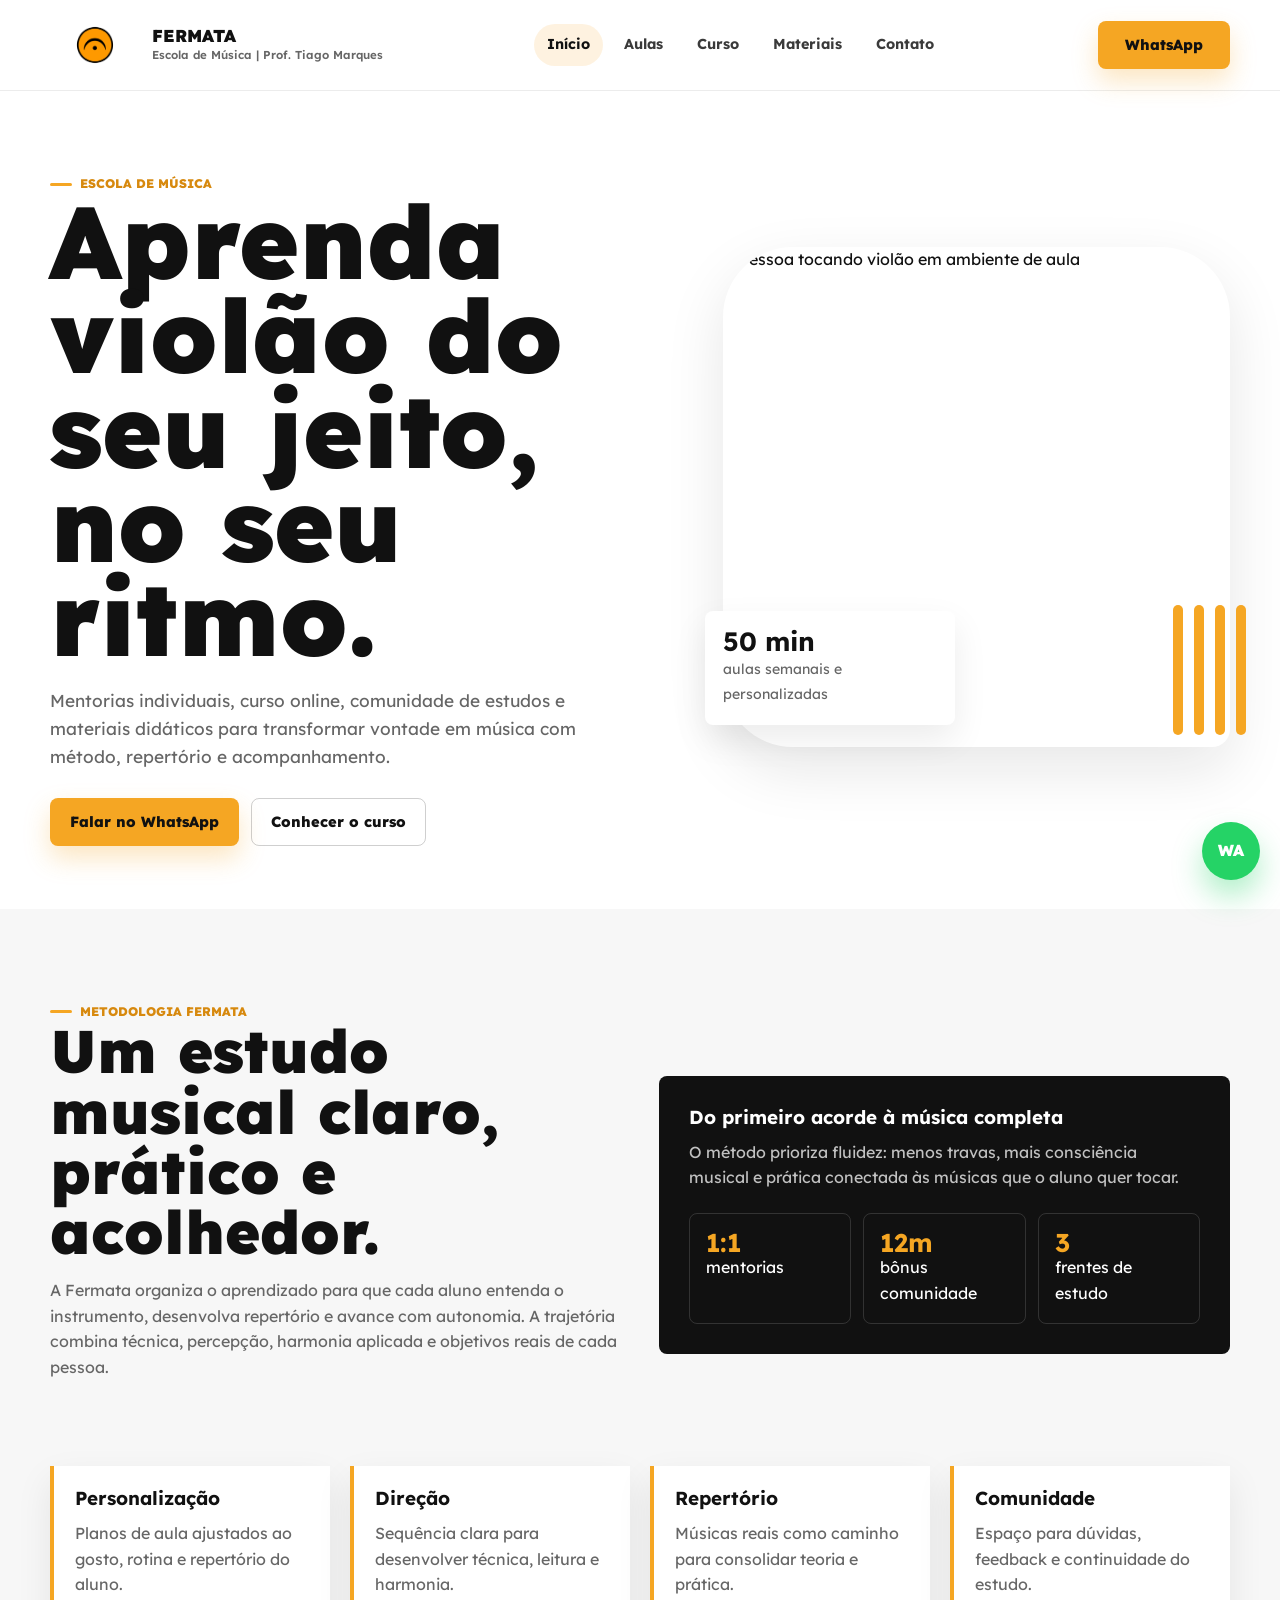
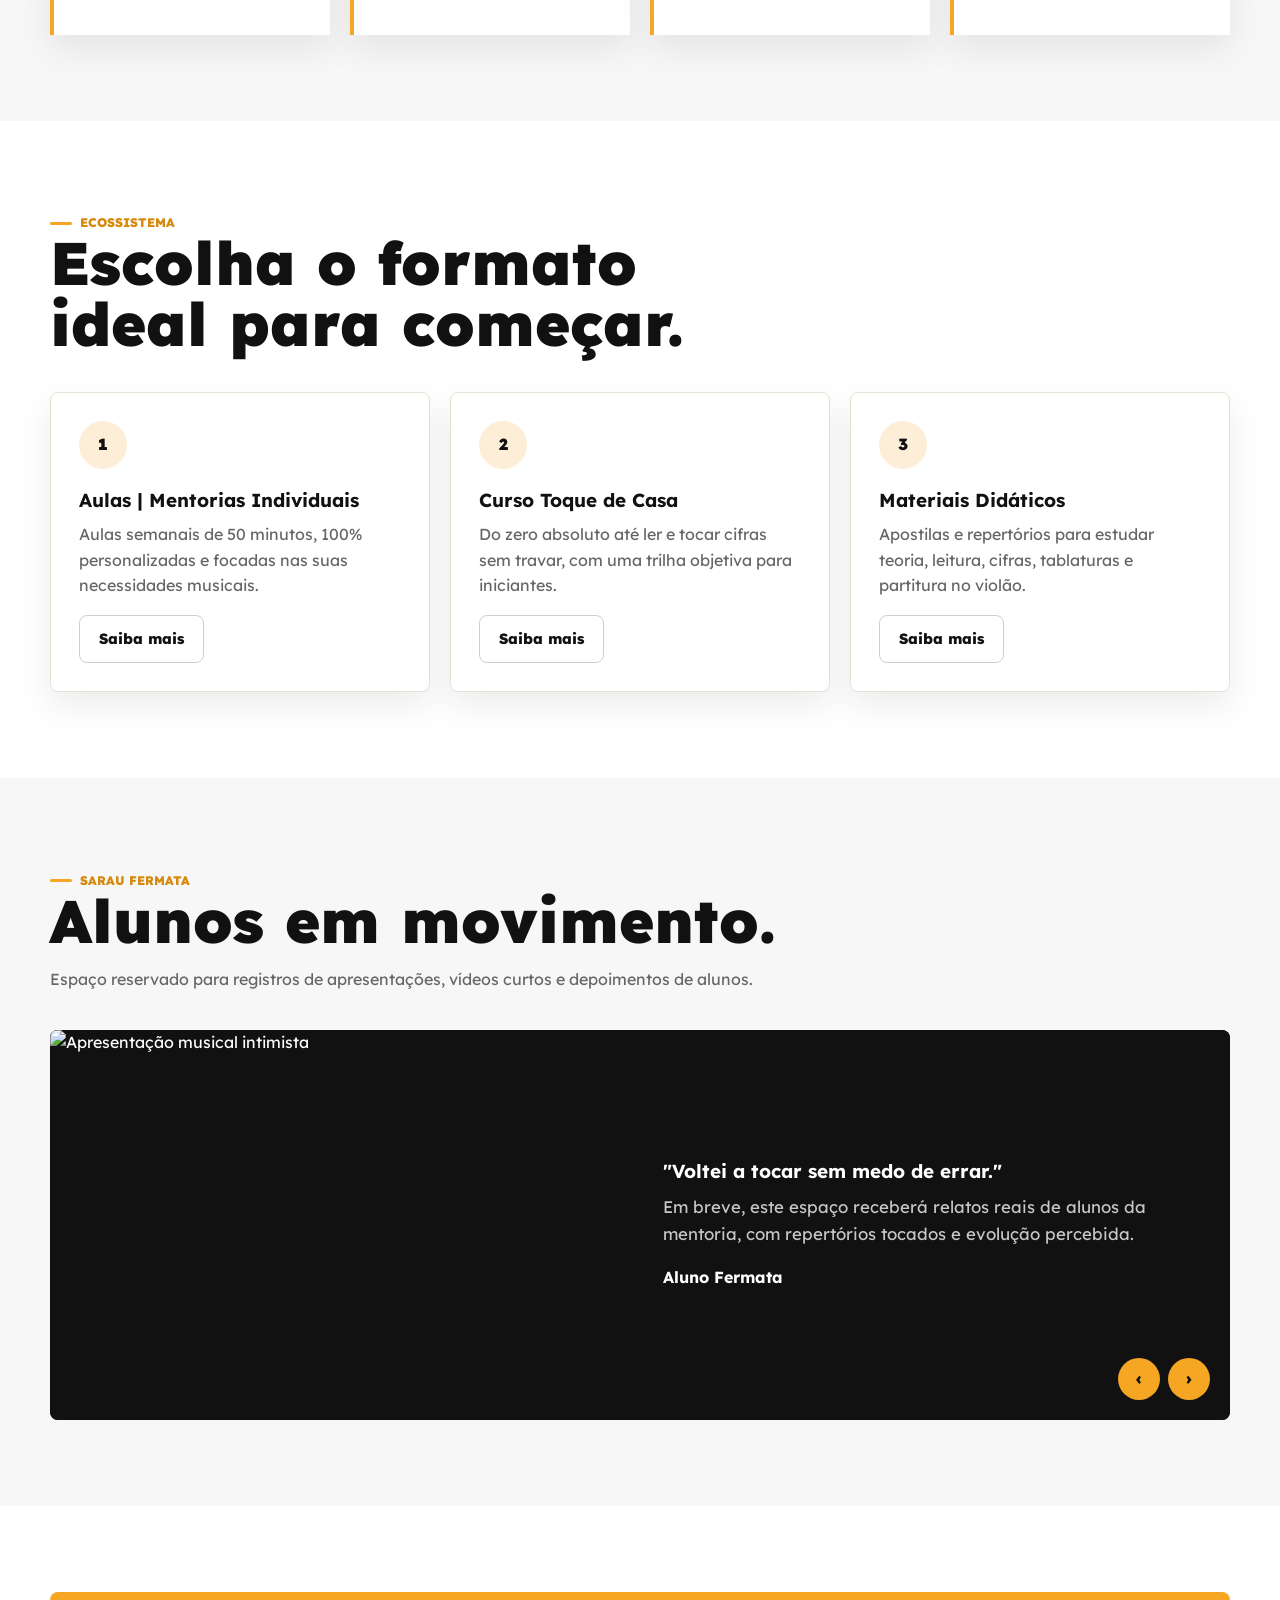
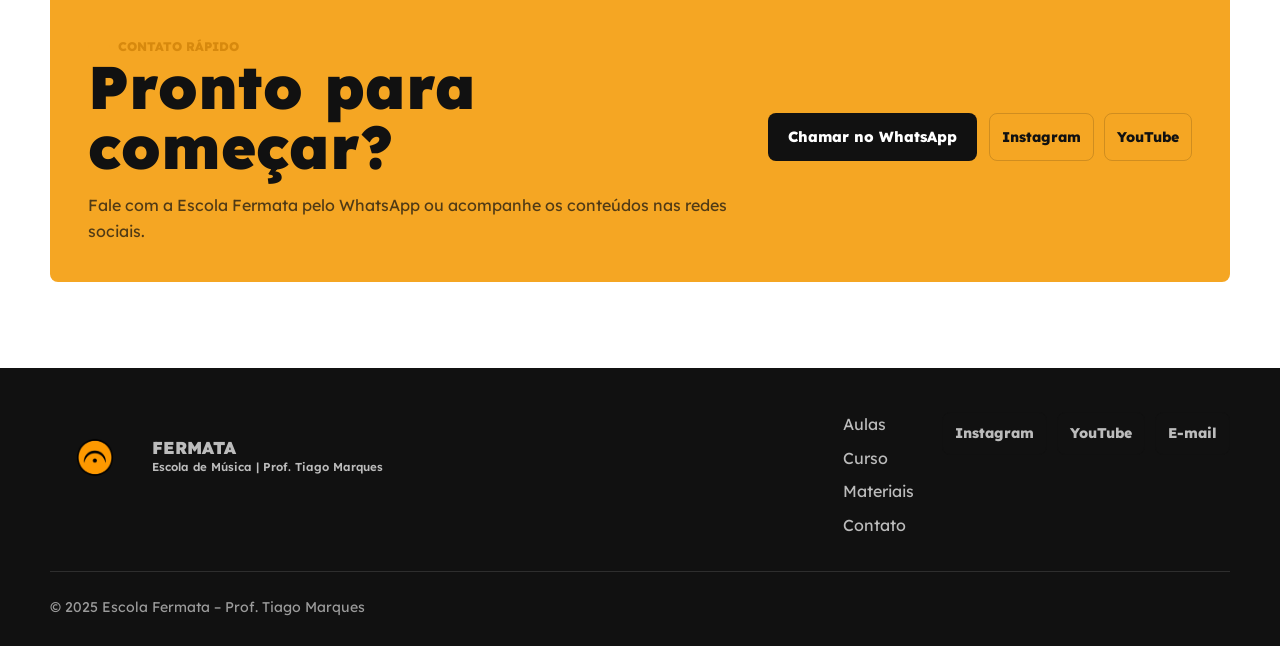
==== commit 1dd9e5fb: "v3" ====
--- a/index.html
+++ b/index.html
@@ -30,7 +30,7 @@
           <a href="materiais.html">Materiais</a>
           <a href="contato.html">Contato</a>
         </nav>
-        <a class="btn btn-primary header-cta" href="#whatsapp-link">WhatsApp</a>
+        <a class="btn btn-primary header-cta" href="https://wa.me/5551983178582" data-link="whatsapp" target="_blank" rel="noopener">WhatsApp</a>
         <button class="nav-toggle" type="button" aria-label="Abrir menu" aria-expanded="false">
           <span></span><span></span><span></span>
         </button>
@@ -45,7 +45,7 @@
             <h1>Aprenda violão do seu jeito, no seu ritmo.</h1>
             <p>Mentorias individuais, curso online, comunidade de estudos e materiais didáticos para transformar vontade em música com método, repertório e acompanhamento.</p>
             <div class="hero-actions">
-              <a class="btn btn-primary" href="#whatsapp-link">Falar no WhatsApp</a>
+              <a class="btn btn-primary" href="https://wa.me/5551983178582" data-link="whatsapp" target="_blank" rel="noopener">Falar no WhatsApp</a>
               <a class="btn btn-outline" href="curso.html">Conhecer o curso</a>
             </div>
           </div>
@@ -127,7 +127,7 @@
                 <img src="https://images.unsplash.com/photo-1514119412350-e174d90d280e?auto=format&fit=crop&w=1000&q=82" alt="Apresentação musical intimista">
                 <div class="carousel-copy">
                   <h3>"Voltei a tocar sem medo de errar."</h3>
-                  <p>Placeholder de depoimento para aluno da mentoria. Aqui entram resultados reais, repertórios tocados e evolução percebida.</p>
+                  <p>Em breve, este espaço receberá relatos reais de alunos da mentoria, com repertórios tocados e evolução percebida.</p>
                   <strong>Aluno Fermata</strong>
                 </div>
               </article>
@@ -135,7 +135,7 @@
                 <img src="https://images.unsplash.com/photo-1493225457124-a3eb161ffa5f?auto=format&fit=crop&w=1000&q=82" alt="Violão em apresentação ao vivo">
                 <div class="carousel-copy">
                   <h3>"A teoria finalmente fez sentido."</h3>
-                  <p>Placeholder para relato sobre campo harmônico, cifras e organização do estudo semanal.</p>
+                  <p>Em breve, este espaço receberá relatos sobre campo harmônico, cifras e organização do estudo semanal.</p>
                   <strong>Aluna Fermata</strong>
                 </div>
               </article>
@@ -143,7 +143,7 @@
                 <img src="https://images.unsplash.com/photo-1506157786151-b8491531f063?auto=format&fit=crop&w=1000&q=82" alt="Público em evento musical">
                 <div class="carousel-copy">
                   <h3>"O sarau virou uma meta possível."</h3>
-                  <p>Placeholder para registros do Sarau Fermata e experiências de apresentação dos alunos.</p>
+                  <p>Em breve, este espaço receberá registros do Sarau Fermata e experiências de apresentação dos alunos.</p>
                   <strong>Comunidade Fermata</strong>
                 </div>
               </article>
@@ -164,10 +164,10 @@
             <p>Fale com a Escola Fermata pelo WhatsApp ou acompanhe os conteúdos nas redes sociais.</p>
           </div>
           <div class="cta-row">
-            <a class="btn btn-dark" href="#whatsapp-link">Chamar no WhatsApp</a>
+            <a class="btn btn-dark" href="https://wa.me/5551983178582" data-link="whatsapp" target="_blank" rel="noopener">Chamar no WhatsApp</a>
             <div class="social-links" aria-label="Redes sociais">
-              <a href="#instagram-link">Instagram</a>
-              <a href="#youtube-link">YouTube</a>
+              <a href="https://www.instagram.com/tiagodeviolao/" data-link="instagram" target="_blank" rel="noopener">Instagram</a>
+              <a href="https://www.youtube.com/@tiagodeviolao" data-link="youtube" target="_blank" rel="noopener">YouTube</a>
             </div>
           </div>
         </div>
@@ -190,13 +190,15 @@
           <a href="contato.html">Contato</a>
         </nav>
         <div class="social-links">
-          <a href="#instagram-link">Instagram</a>
-          <a href="#youtube-link">YouTube</a>
+          <a href="https://www.instagram.com/tiagodeviolao/" data-link="instagram" target="_blank" rel="noopener">Instagram</a>
+          <a href="https://www.youtube.com/@tiagodeviolao" data-link="youtube" target="_blank" rel="noopener">YouTube</a>
+          <a href="mailto:tiago.intermarques@gmail.com" data-link="email">E-mail</a>
         </div>
       </div>
       <div class="container footer-bottom">© 2025 Escola Fermata – Prof. Tiago Marques</div>
     </footer>
-    <a class="whatsapp-float" href="#whatsapp-link" aria-label="Abrir WhatsApp">WA</a>
+    <a class="whatsapp-float" href="https://wa.me/5551983178582" data-link="whatsapp" target="_blank" rel="noopener" aria-label="Abrir WhatsApp">WA</a>
+    <script src="admin-data.js"></script>
     <script src="assets/js/main.js"></script>
   </body>
 </html>
--- a/assets/css/styles.css
+++ b/assets/css/styles.css
@@ -655,6 +655,21 @@
   grid-template-columns: repeat(3, minmax(0, 1fr));
 }
 
+.instagram-grid {
+  display: grid;
+  grid-template-columns: repeat(3, minmax(0, 1fr));
+  gap: 20px;
+  align-items: start;
+}
+
+.instagram-grid .instagram-media {
+  min-height: 520px;
+  margin: 0 auto !important;
+  border: 1px solid var(--color-line) !important;
+  border-radius: var(--radius) !important;
+  box-shadow: var(--shadow-card);
+}
+
 .media-card {
   overflow: hidden;
 }
@@ -864,6 +879,344 @@
   color: var(--color-white);
   font-weight: 900;
   box-shadow: 0 16px 30px rgba(37, 211, 102, 0.36);
+}
+
+.section-dark {
+  background:
+    radial-gradient(circle at 12% 20%, rgba(245, 166, 35, 0.2), transparent 34%),
+    linear-gradient(135deg, #111111 0%, #18110a 100%);
+  color: var(--color-white);
+}
+
+.thankyou-hero {
+  display: grid;
+  min-height: calc(78vh - var(--header-height));
+  padding: 92px 0;
+  place-items: center;
+  overflow: hidden;
+}
+
+.thankyou-wrap {
+  width: min(860px, 100%);
+  text-align: center;
+}
+
+.thankyou-wrap h1 {
+  margin-top: 26px;
+  font-size: clamp(2.5rem, 7vw, 5.6rem);
+}
+
+.thankyou-wrap p {
+  color: rgba(255, 255, 255, 0.76);
+}
+
+.thankyou-lead {
+  color: var(--color-white) !important;
+  font-size: clamp(1.08rem, 2.6vw, 1.42rem);
+  font-weight: 700;
+}
+
+.checkmark {
+  width: 112px;
+  height: 112px;
+  overflow: visible;
+}
+
+.checkmark circle,
+.checkmark path {
+  fill: none;
+  stroke: var(--color-orange);
+  stroke-linecap: round;
+  stroke-linejoin: round;
+  stroke-width: 7;
+}
+
+.checkmark circle {
+  stroke-dasharray: 252;
+  stroke-dashoffset: 252;
+  animation: draw-check 0.75s ease forwards;
+}
+
+.checkmark path {
+  stroke-dasharray: 58;
+  stroke-dashoffset: 58;
+  animation: draw-check 0.55s ease 0.58s forwards;
+}
+
+@keyframes draw-check {
+  to {
+    stroke-dashoffset: 0;
+  }
+}
+
+.next-steps-grid {
+  display: grid;
+  grid-template-columns: repeat(3, minmax(0, 1fr));
+  gap: 20px;
+}
+
+.next-step-card {
+  display: grid;
+  align-content: start;
+  min-height: 100%;
+  padding: 28px;
+  border: 1px solid var(--color-line);
+  border-radius: var(--radius);
+  background: var(--color-white);
+  box-shadow: var(--shadow-card);
+}
+
+.next-step-icon {
+  display: grid;
+  place-items: center;
+  width: 54px;
+  height: 54px;
+  margin-bottom: 22px;
+  border-radius: 50%;
+  background: var(--color-orange);
+  color: var(--color-black);
+  font-weight: 900;
+}
+
+.next-step-card .btn {
+  width: fit-content;
+  margin-top: auto;
+}
+
+.thankyou-actions {
+  display: flex;
+  flex-wrap: wrap;
+  justify-content: center;
+  gap: 12px;
+}
+
+.admin-body {
+  min-height: 100vh;
+  background:
+    radial-gradient(circle at top left, rgba(245, 166, 35, 0.18), transparent 32%),
+    var(--color-black);
+}
+
+.admin-login-screen {
+  display: grid;
+  min-height: 100vh;
+  place-items: center;
+  padding: 24px;
+}
+
+.admin-login-card {
+  width: min(100%, 430px);
+  padding: 32px;
+  border: 1px solid rgba(255, 255, 255, 0.12);
+  border-radius: var(--radius);
+  background: rgba(255, 255, 255, 0.96);
+  box-shadow: 0 26px 70px rgba(0, 0, 0, 0.32);
+}
+
+.admin-logo {
+  display: grid;
+  justify-items: center;
+  gap: 10px;
+  margin-bottom: 26px;
+  text-align: center;
+  text-transform: uppercase;
+}
+
+.admin-logo img {
+  width: 84px;
+  height: 84px;
+  object-fit: contain;
+}
+
+.admin-login-card label {
+  display: block;
+  margin: 14px 0 7px;
+  font-size: 0.84rem;
+  font-weight: 800;
+}
+
+.admin-login-card input,
+.password-field input,
+.admin-table input,
+.admin-table textarea {
+  width: 100%;
+  min-height: 46px;
+  border: 1px solid var(--color-line);
+  border-radius: var(--radius);
+  padding: 10px 12px;
+  background: var(--color-white);
+  color: var(--color-black);
+}
+
+.admin-login-card > .btn {
+  width: 100%;
+  margin-top: 18px;
+}
+
+.password-field {
+  display: grid;
+  grid-template-columns: 1fr auto;
+  border: 1px solid var(--color-line);
+  border-radius: var(--radius);
+  background: var(--color-white);
+}
+
+.password-field input {
+  border: 0;
+}
+
+.password-field button {
+  border: 0;
+  border-left: 1px solid var(--color-line);
+  padding: 0 12px;
+  background: transparent;
+  color: var(--color-black);
+  font-size: 0.8rem;
+  font-weight: 800;
+  cursor: pointer;
+}
+
+.admin-error,
+.admin-lock {
+  min-height: 22px;
+  margin: 12px 0 0;
+  color: #c62828;
+  font-size: 0.86rem;
+  font-weight: 700;
+}
+
+.admin-lock {
+  color: var(--color-orange-dark);
+}
+
+.admin-panel {
+  min-height: 100vh;
+  background: var(--color-soft);
+}
+
+.admin-panel-header {
+  display: flex;
+  align-items: center;
+  justify-content: space-between;
+  gap: 20px;
+  padding: 18px clamp(18px, 4vw, 42px);
+  border-bottom: 1px solid rgba(17, 17, 17, 0.08);
+  background: var(--color-white);
+}
+
+.admin-panel-brand {
+  display: flex;
+  align-items: center;
+  gap: 14px;
+}
+
+.admin-panel-brand img {
+  width: 58px;
+  height: 58px;
+  object-fit: contain;
+}
+
+.admin-panel-brand strong,
+.admin-panel-brand span {
+  display: block;
+}
+
+.admin-panel-brand span {
+  color: var(--color-muted);
+  font-size: 0.86rem;
+}
+
+.admin-shell {
+  width: min(100% - 32px, 1240px);
+  margin: 0 auto;
+  padding: 34px 0 58px;
+}
+
+.admin-tabs {
+  display: flex;
+  flex-wrap: wrap;
+  gap: 8px;
+  margin-bottom: 20px;
+}
+
+.admin-tabs button {
+  min-height: 44px;
+  border: 1px solid var(--color-line);
+  border-radius: var(--radius);
+  padding: 10px 14px;
+  background: var(--color-white);
+  color: var(--color-black);
+  font-weight: 800;
+  cursor: pointer;
+}
+
+.admin-tabs button.is-active {
+  border-color: var(--color-orange);
+  background: var(--color-orange);
+}
+
+.admin-section {
+  padding: 26px;
+  border: 1px solid var(--color-line);
+  border-radius: var(--radius);
+  background: var(--color-white);
+  box-shadow: var(--shadow-card);
+}
+
+.admin-section-heading h1 {
+  margin-bottom: 8px;
+  font-size: clamp(1.8rem, 4vw, 3rem);
+}
+
+.admin-table-wrap {
+  overflow-x: auto;
+}
+
+.admin-table {
+  width: 100%;
+  min-width: 860px;
+  border-collapse: collapse;
+}
+
+.admin-table th,
+.admin-table td {
+  padding: 14px;
+  border-bottom: 1px solid var(--color-line);
+  text-align: left;
+  vertical-align: top;
+}
+
+.admin-table th {
+  color: var(--color-muted);
+  font-size: 0.78rem;
+  text-transform: uppercase;
+}
+
+.admin-table textarea {
+  min-height: 96px;
+  resize: vertical;
+}
+
+.admin-toast {
+  position: fixed;
+  right: 22px;
+  bottom: 22px;
+  z-index: 200;
+  transform: translateY(20px);
+  opacity: 0;
+  pointer-events: none;
+  border-radius: var(--radius);
+  padding: 14px 18px;
+  background: var(--color-black);
+  color: var(--color-white);
+  font-weight: 800;
+  box-shadow: var(--shadow-soft);
+  transition: opacity 0.2s ease, transform 0.2s ease;
+}
+
+.admin-toast.is-visible {
+  transform: translateY(0);
+  opacity: 1;
 }
 
 .reveal {
@@ -936,6 +1289,8 @@
   .testimonial-grid,
   .product-grid,
   .media-grid,
+  .instagram-grid,
+  .next-steps-grid,
   .contact-grid {
     grid-template-columns: repeat(2, minmax(0, 1fr));
   }
@@ -1019,8 +1374,29 @@
   .product-grid,
   .module-grid,
   .media-grid,
+  .instagram-grid,
+  .next-steps-grid,
   .contact-grid,
   .stat-strip {
+    grid-template-columns: 1fr;
+  }
+
+  .instagram-grid .instagram-media {
+    min-height: 500px;
+  }
+
+  .admin-panel-header {
+    align-items: flex-start;
+    flex-direction: column;
+  }
+
+  .admin-login-card,
+  .admin-section {
+    padding: 22px;
+  }
+
+  .admin-tabs {
+    display: grid;
     grid-template-columns: 1fr;
   }
 
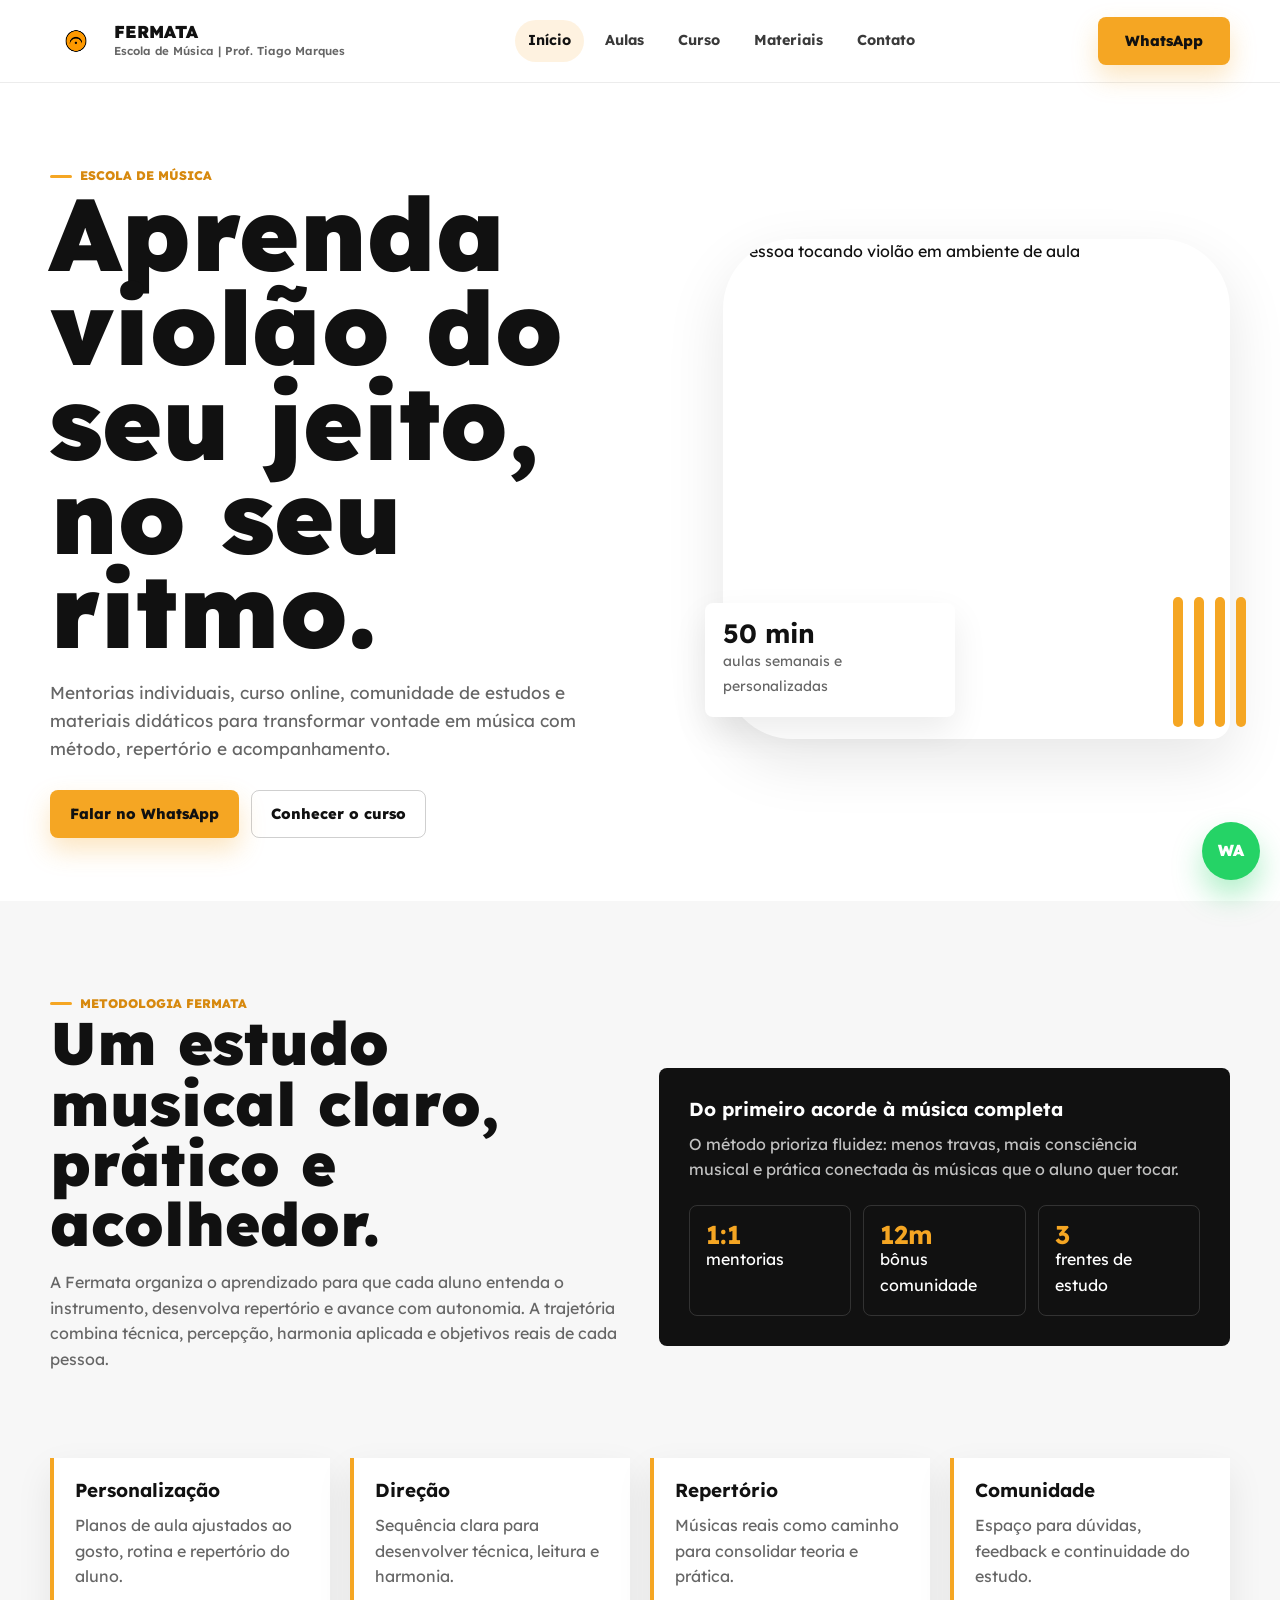
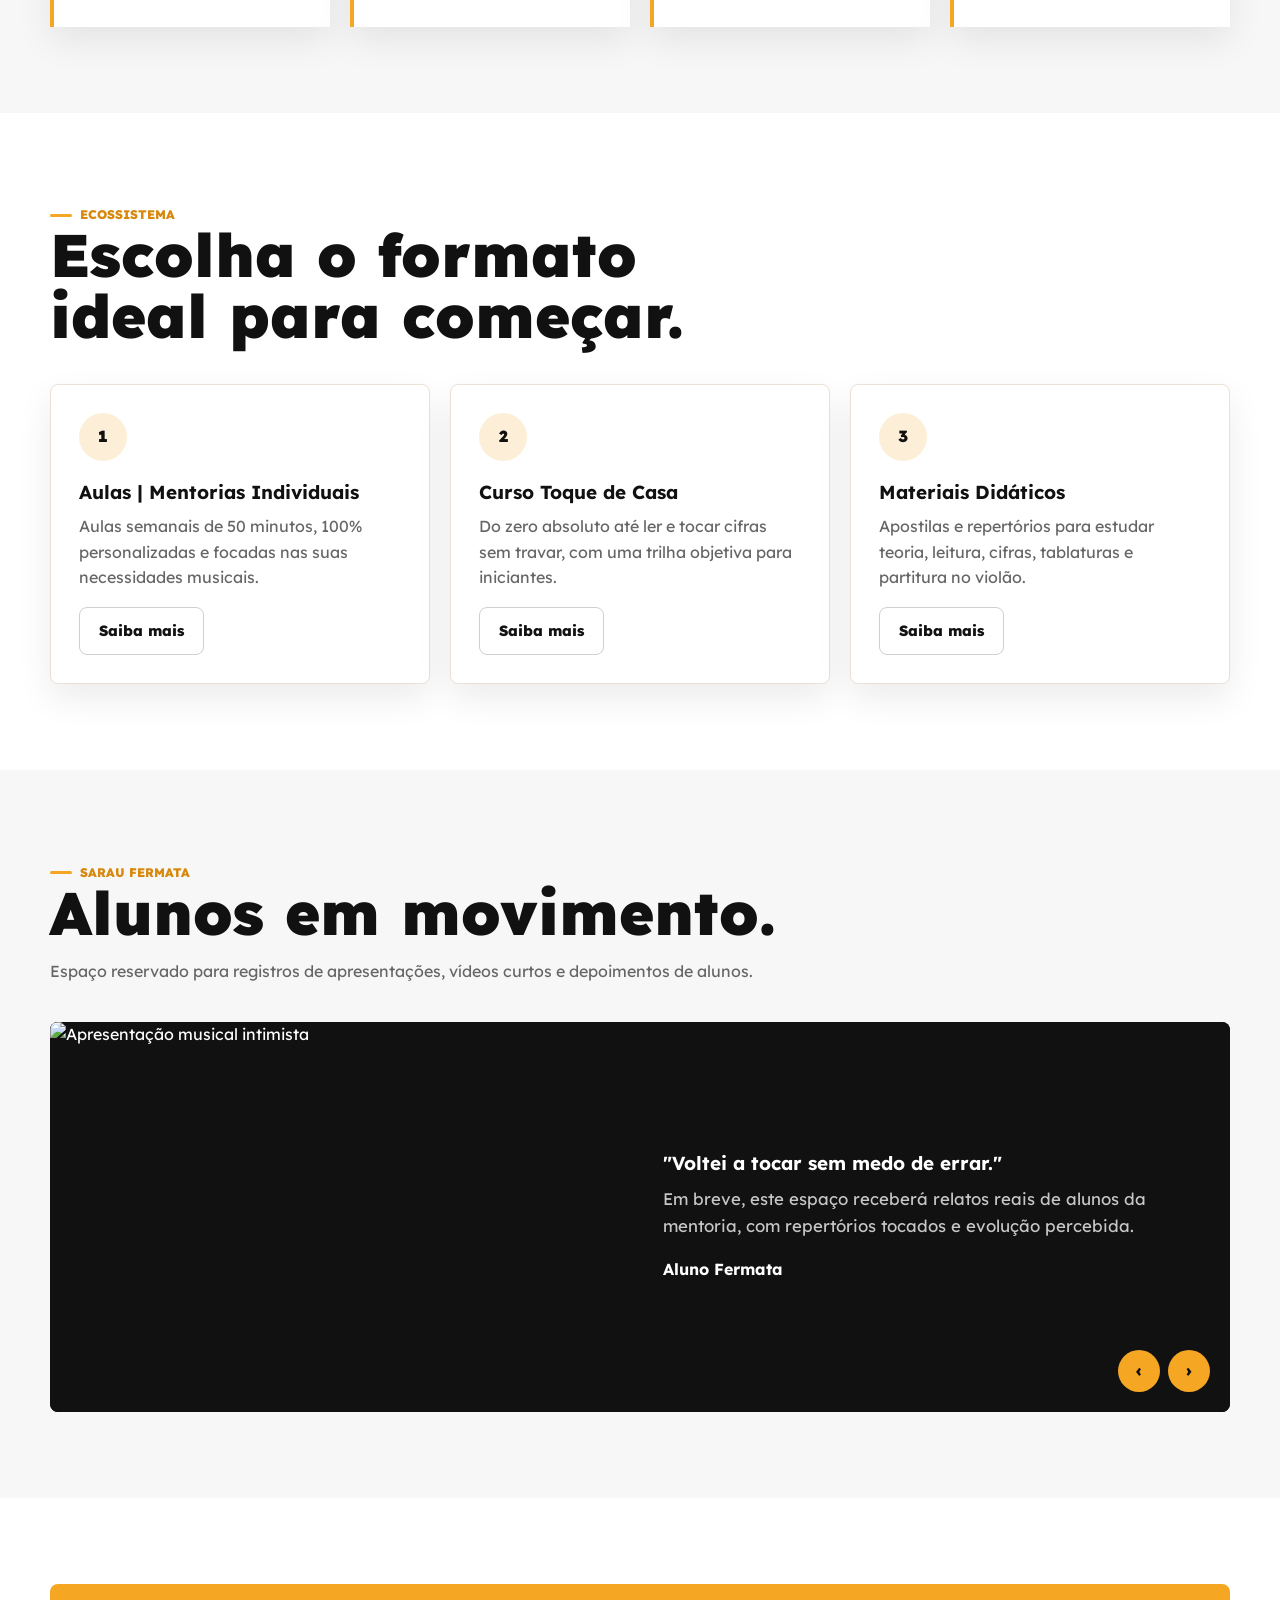
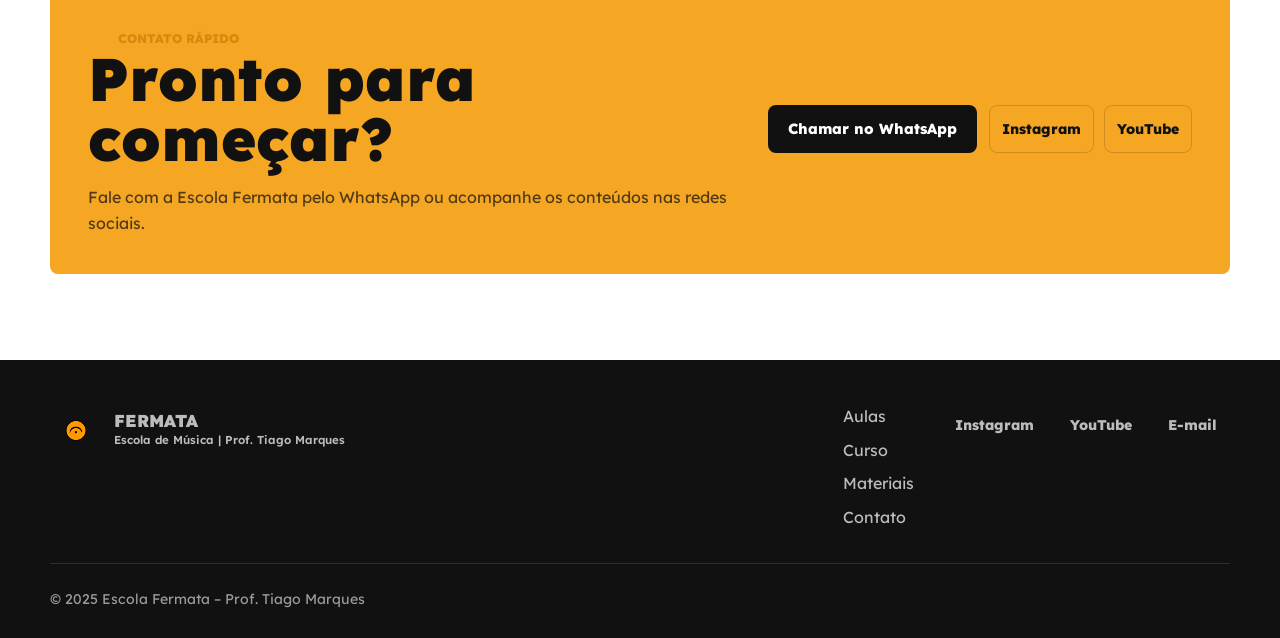
==== commit fd6bb71a: "v5" ====
--- a/index.html
+++ b/index.html
@@ -1,4 +1,4 @@
-<!doctype html>
+﻿<!doctype html>
 <html lang="pt-BR">
   <head>
     <meta charset="utf-8">
@@ -17,7 +17,7 @@
     <header class="site-header">
       <div class="container nav-shell">
         <a class="brand" href="index.html" aria-label="Escola Fermata, página inicial">
-          <img src="assets/images/logo.png" alt="Logo" style="width: 90px; height: 90px; object-fit: contain;">
+          <img src="assets/images/logo.png" alt="Logo Escola Fermata" class="brand-logo-img" style="width: 52px; height: 52px; object-fit: contain;">
           <span class="brand-copy">
             <span class="brand-name">Fermata</span>
             <span class="brand-subtitle">Escola de Música | Prof. Tiago Marques</span>
@@ -50,7 +50,7 @@
             </div>
           </div>
           <div class="hero-media reveal" aria-label="Aluno tocando violão em aula">
-            <img class="hero-photo" src="https://images.unsplash.com/photo-1525201548942-d8732f6617a0?auto=format&fit=crop&w=1200&q=82" alt="Pessoa tocando violão em ambiente de aula">
+            <img class="hero-photo" data-photo="home-hero" src="https://images.unsplash.com/photo-1525201548942-d8732f6617a0?auto=format&fit=crop&w=1200&q=82" alt="Pessoa tocando violão em ambiente de aula">
             <div class="hero-badge">
               <strong>50 min</strong>
               <span>aulas semanais e personalizadas</span>
@@ -124,7 +124,7 @@
           <div class="carousel reveal" data-carousel aria-label="Carrossel de depoimentos">
             <div class="carousel-track">
               <article class="carousel-slide">
-                <img src="https://images.unsplash.com/photo-1514119412350-e174d90d280e?auto=format&fit=crop&w=1000&q=82" alt="Apresentação musical intimista">
+                <img data-photo="sarau-1" src="https://images.unsplash.com/photo-1514119412350-e174d90d280e?auto=format&fit=crop&w=1000&q=82" alt="Apresentação musical intimista">
                 <div class="carousel-copy">
                   <h3>"Voltei a tocar sem medo de errar."</h3>
                   <p>Em breve, este espaço receberá relatos reais de alunos da mentoria, com repertórios tocados e evolução percebida.</p>
@@ -132,7 +132,7 @@
                 </div>
               </article>
               <article class="carousel-slide">
-                <img src="https://images.unsplash.com/photo-1493225457124-a3eb161ffa5f?auto=format&fit=crop&w=1000&q=82" alt="Violão em apresentação ao vivo">
+                <img data-photo="sarau-2" src="https://images.unsplash.com/photo-1493225457124-a3eb161ffa5f?auto=format&fit=crop&w=1000&q=82" alt="Violão em apresentação ao vivo">
                 <div class="carousel-copy">
                   <h3>"A teoria finalmente fez sentido."</h3>
                   <p>Em breve, este espaço receberá relatos sobre campo harmônico, cifras e organização do estudo semanal.</p>
@@ -140,7 +140,7 @@
                 </div>
               </article>
               <article class="carousel-slide">
-                <img src="https://images.unsplash.com/photo-1506157786151-b8491531f063?auto=format&fit=crop&w=1000&q=82" alt="Público em evento musical">
+                <img data-photo="sarau-3" src="https://images.unsplash.com/photo-1506157786151-b8491531f063?auto=format&fit=crop&w=1000&q=82" alt="Público em evento musical">
                 <div class="carousel-copy">
                   <h3>"O sarau virou uma meta possível."</h3>
                   <p>Em breve, este espaço receberá registros do Sarau Fermata e experiências de apresentação dos alunos.</p>
@@ -177,7 +177,7 @@
     <footer class="site-footer">
       <div class="container footer-grid">
         <a class="brand" href="index.html" aria-label="Escola Fermata, página inicial">
-          <img src="assets/images/logo.png" alt="Logo" style="width: 90px; height: 90px; object-fit: contain;">
+          <img src="assets/images/logo.png" alt="Logo Escola Fermata" class="brand-logo-img" style="width: 52px; height: 52px; object-fit: contain;">
           <span class="brand-copy">
             <span class="brand-name">Fermata</span>
             <span class="brand-subtitle">Escola de Música | Prof. Tiago Marques</span>
@@ -199,6 +199,7 @@
     </footer>
     <a class="whatsapp-float" href="https://wa.me/5551983178582" data-link="whatsapp" target="_blank" rel="noopener" aria-label="Abrir WhatsApp">WA</a>
     <script src="admin-data.js"></script>
+    <script src="admin-photos.js"></script>
     <script src="assets/js/main.js"></script>
   </body>
 </html>
--- a/assets/css/styles.css
+++ b/assets/css/styles.css
@@ -634,6 +634,55 @@
   margin-bottom: 0;
 }
 
+.modality-grid {
+  display: grid;
+  grid-template-columns: repeat(2, minmax(0, 1fr));
+  gap: 20px;
+}
+
+.modality-card {
+  display: grid;
+  align-content: start;
+  min-height: 100%;
+  padding: 28px;
+  border: 1px solid var(--color-line);
+  border-radius: var(--radius);
+  background: var(--color-white);
+  box-shadow: var(--shadow-card);
+}
+
+.modality-icon {
+  display: grid;
+  place-items: center;
+  width: 52px;
+  height: 52px;
+  margin-bottom: 18px;
+  border-radius: 50%;
+  background: rgba(245, 166, 35, 0.18);
+  font-size: 1.45rem;
+}
+
+.modality-card .price {
+  margin-top: auto;
+}
+
+.price-note {
+  color: var(--color-muted);
+  font-size: 0.85rem;
+  font-weight: 700;
+}
+
+.location-panel {
+  margin-top: 42px;
+}
+
+.map-embed {
+  border-radius: var(--radius);
+  overflow: hidden;
+  box-shadow: var(--shadow-card);
+  margin-top: 24px;
+}
+
 .teacher-card {
   display: grid;
   grid-template-columns: 320px 1fr;
@@ -990,6 +1039,44 @@
   gap: 12px;
 }
 
+.success-form {
+  display: grid;
+  gap: 16px;
+  width: min(100%, 620px);
+  margin: 0 auto;
+  padding: 28px;
+  border: 1px solid var(--color-line);
+  border-radius: var(--radius);
+  background: var(--color-white);
+  box-shadow: var(--shadow-card);
+}
+
+.success-form label {
+  display: grid;
+  gap: 7px;
+  color: var(--color-black);
+  font-weight: 800;
+}
+
+.success-form input {
+  width: 100%;
+  min-height: 48px;
+  border: 1px solid var(--color-line);
+  border-radius: var(--radius);
+  padding: 10px 12px;
+}
+
+.success-access {
+  display: none;
+  margin-top: 14px;
+  padding-top: 18px;
+  border-top: 1px solid var(--color-line);
+}
+
+.success-form.is-confirmed .success-access {
+  display: block;
+}
+
 .admin-body {
   min-height: 100vh;
   background:
@@ -1195,6 +1282,13 @@
 .admin-table textarea {
   min-height: 96px;
   resize: vertical;
+}
+
+.admin-photo-preview {
+  width: 120px;
+  height: 80px;
+  border-radius: var(--radius);
+  object-fit: cover;
 }
 
 .admin-toast {
@@ -1288,6 +1382,7 @@
   .service-grid,
   .testimonial-grid,
   .product-grid,
+  .modality-grid,
   .media-grid,
   .instagram-grid,
   .next-steps-grid,
@@ -1372,6 +1467,7 @@
   .service-grid,
   .testimonial-grid,
   .product-grid,
+  .modality-grid,
   .module-grid,
   .media-grid,
   .instagram-grid,
